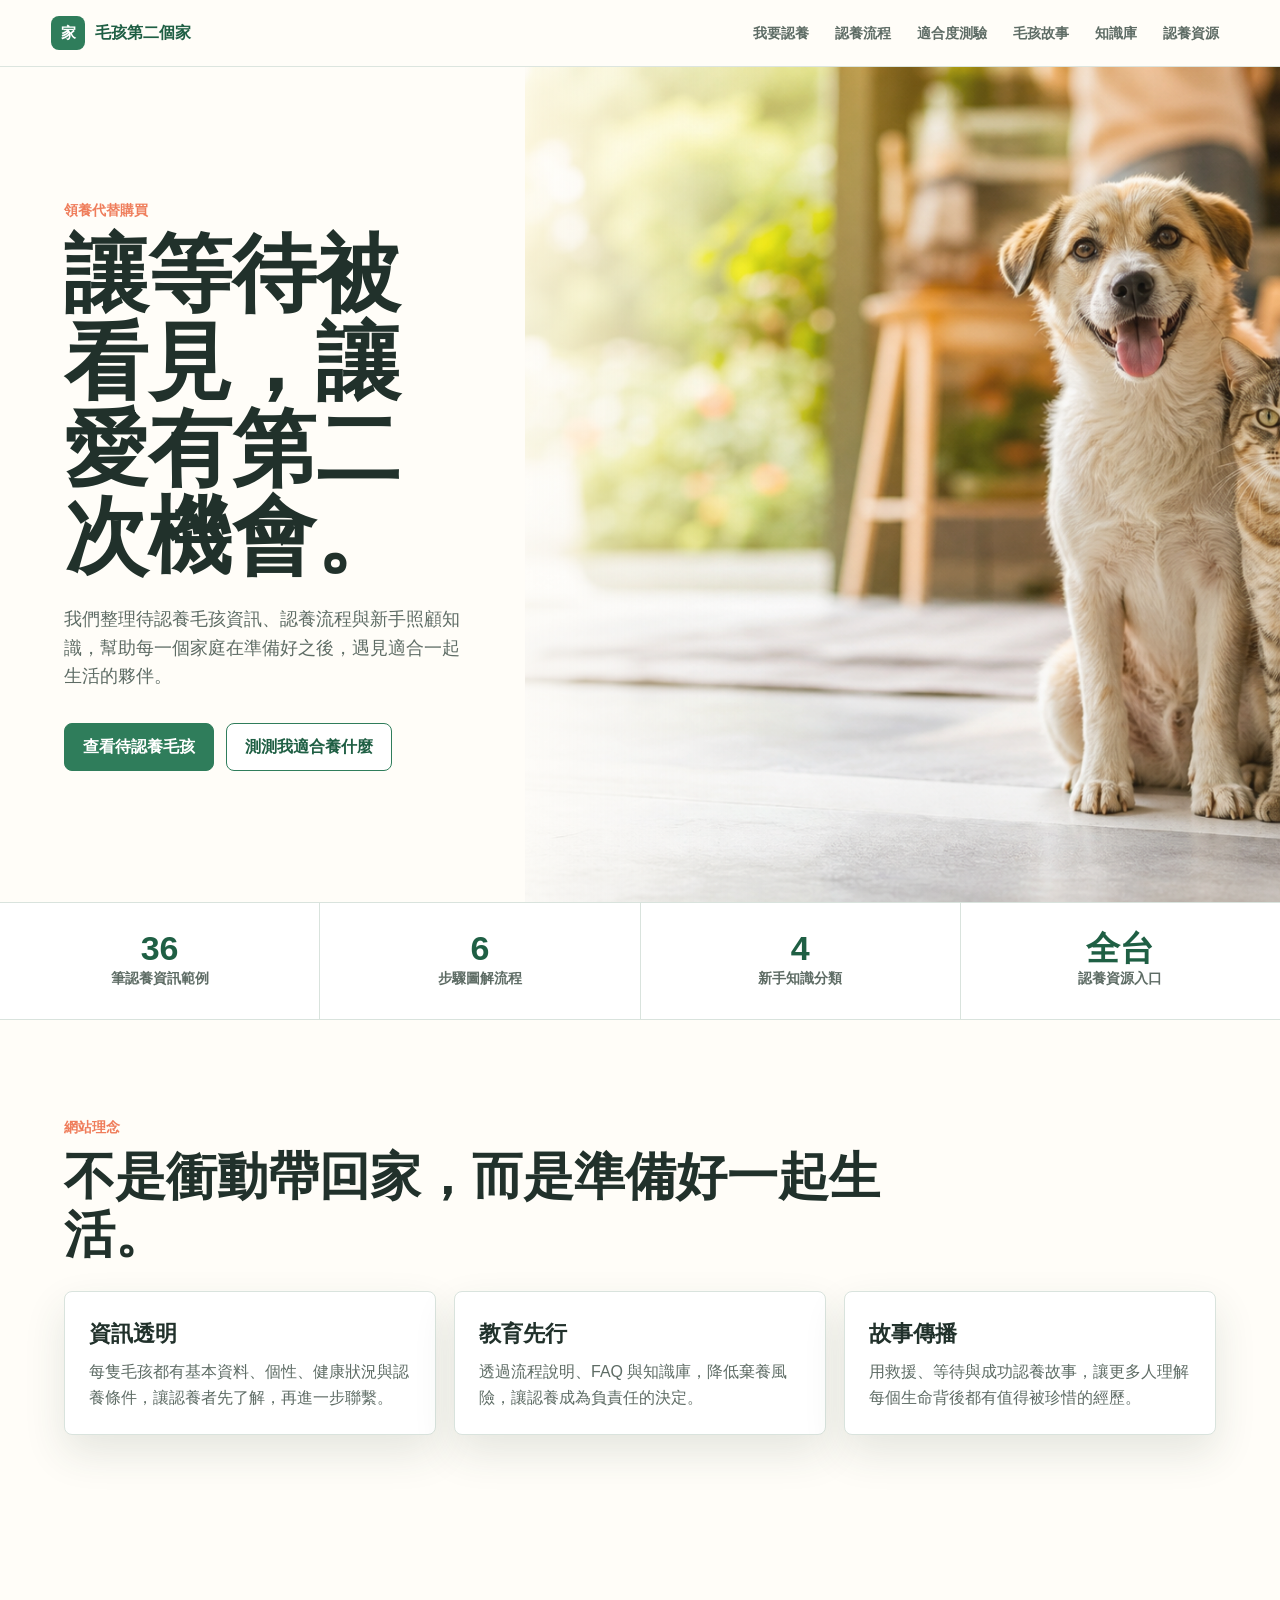
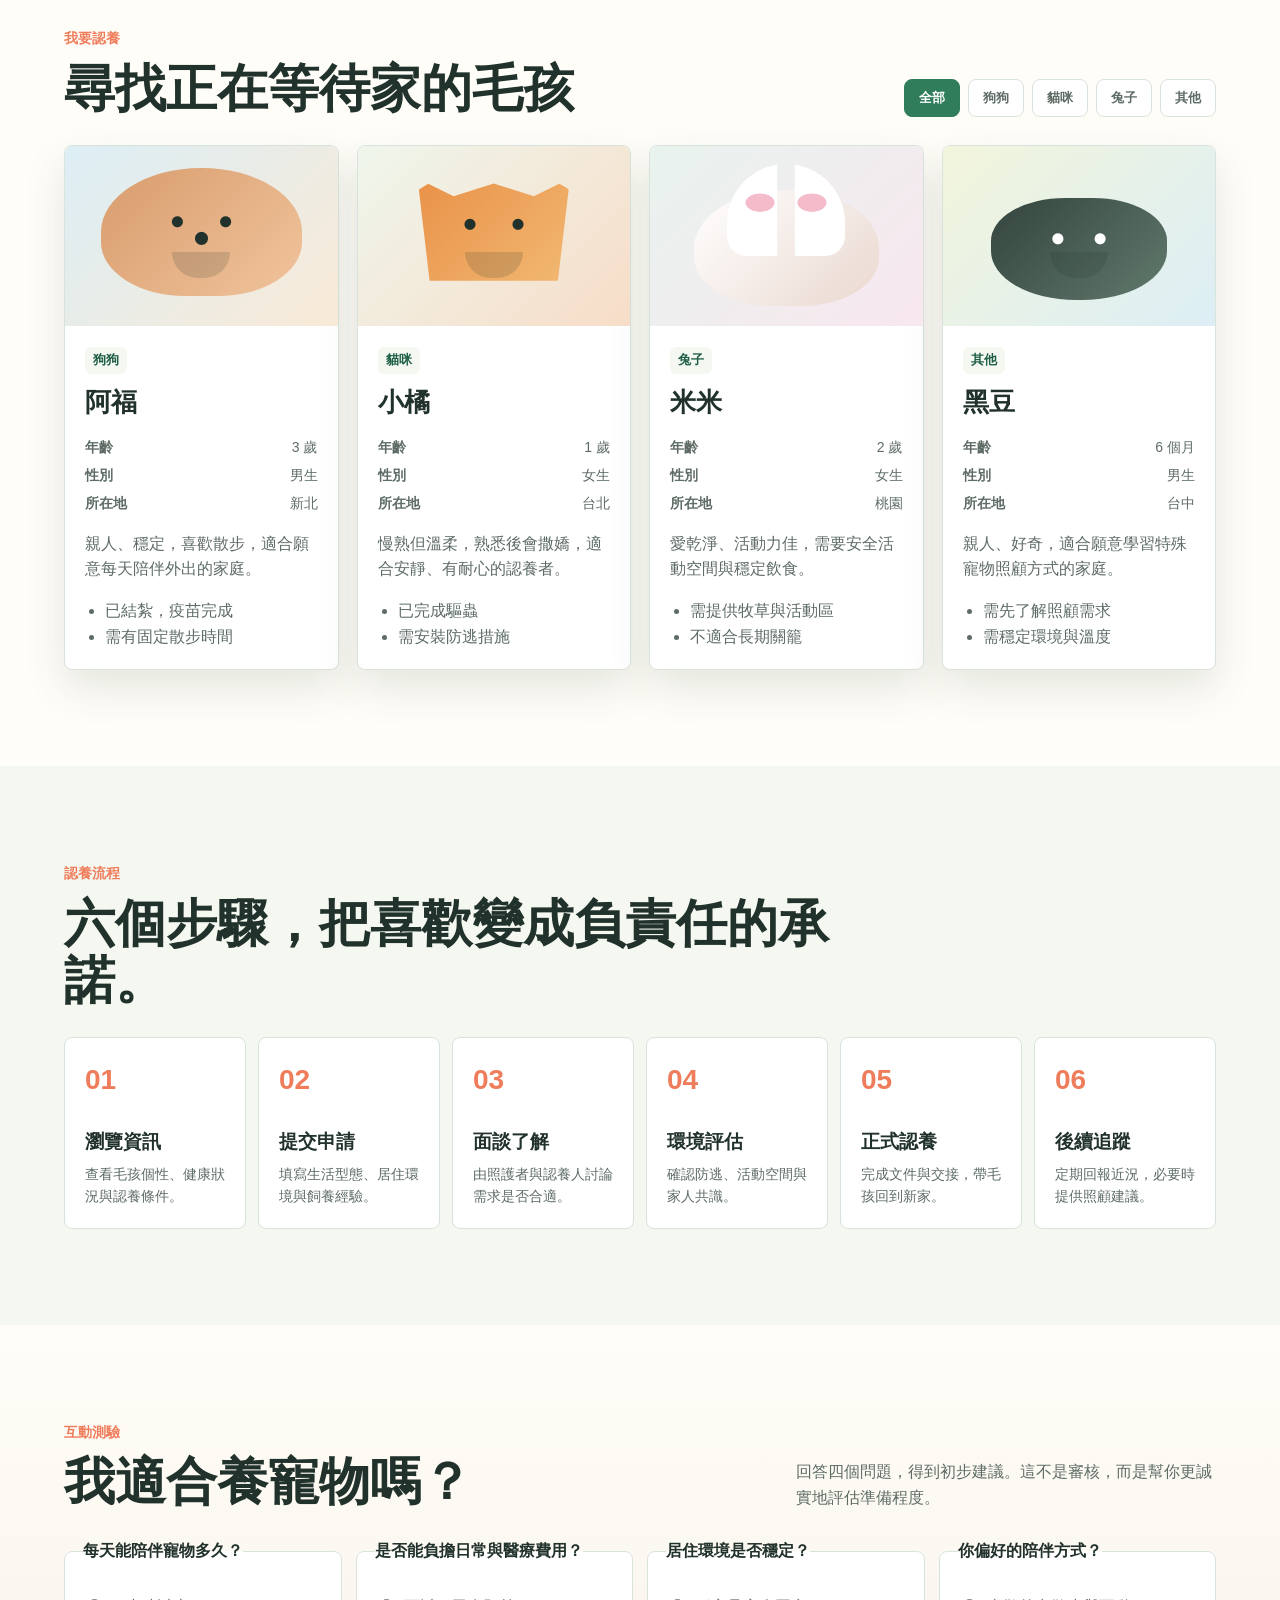
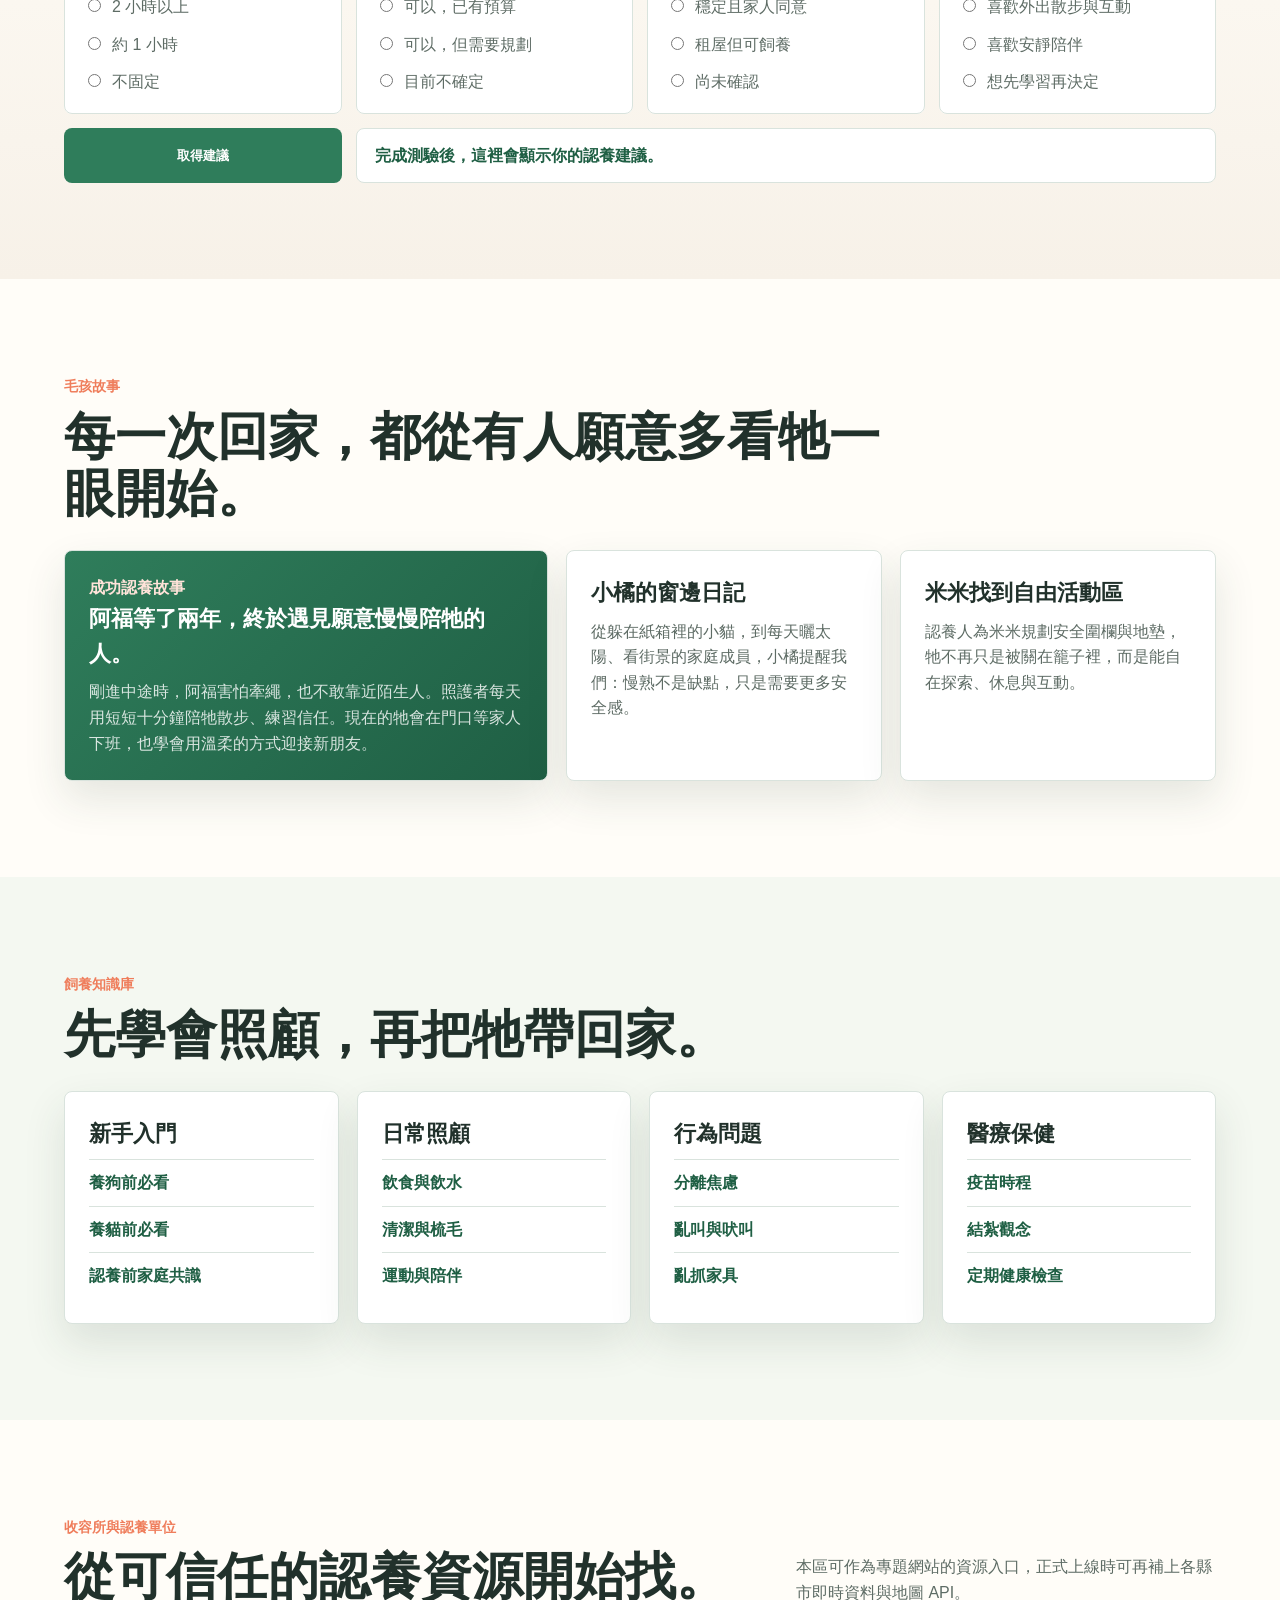
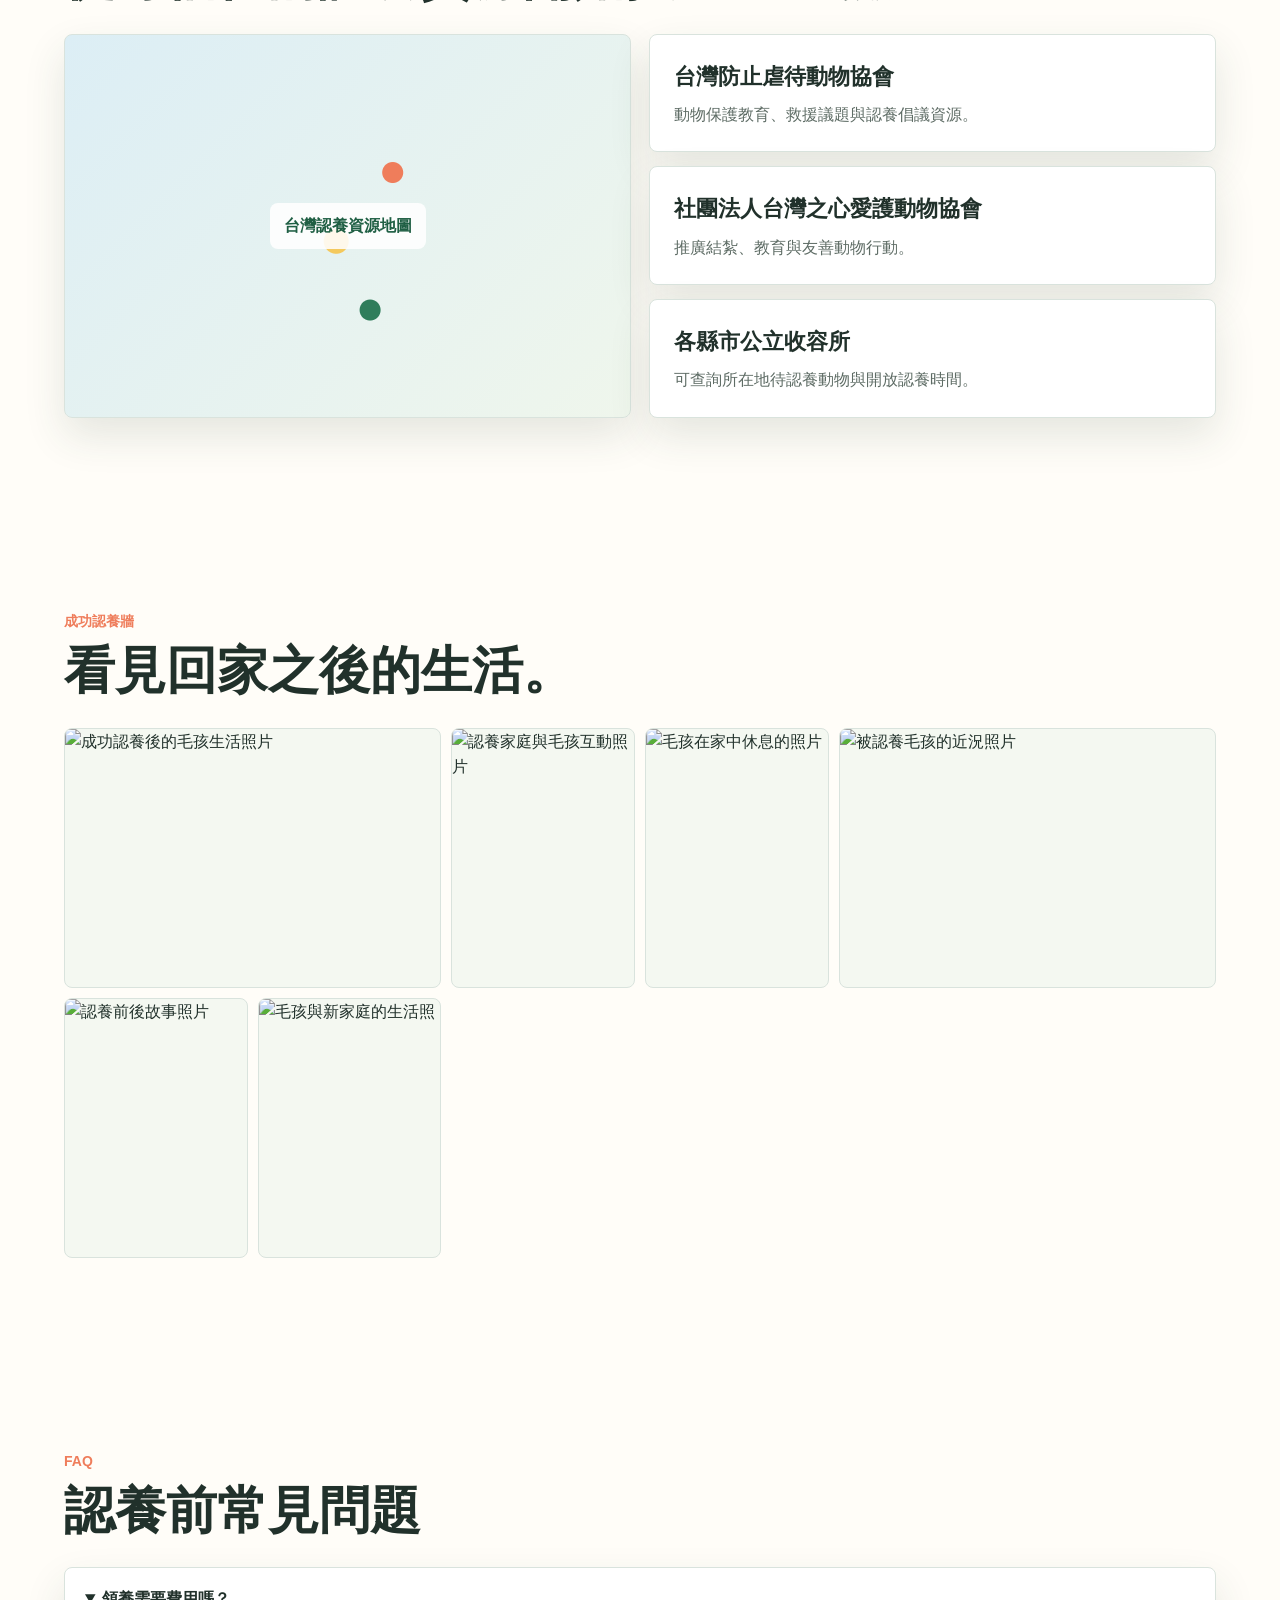
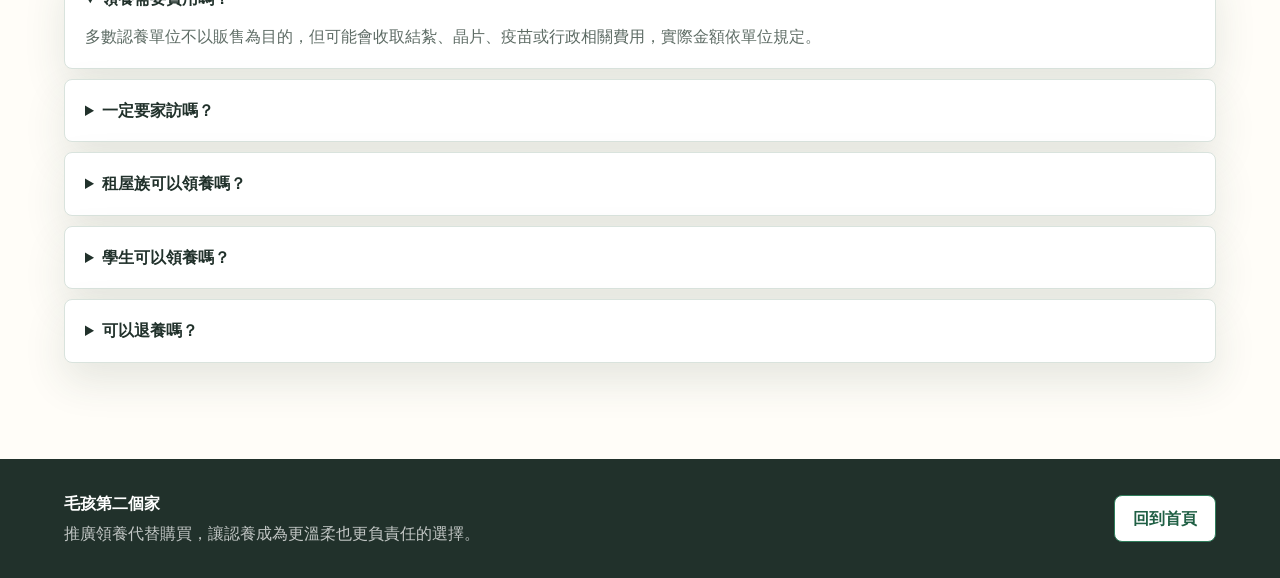
==== index.html @ ea8f8a23 "Build adoption advocacy website" ====
<!DOCTYPE html>
<html lang="zh-Hant">
<head>
  <meta charset="UTF-8">
  <meta name="viewport" content="width=device-width, initial-scale=1.0">
  <title>毛孩第二個家 | 領養代替購買</title>
  <meta name="description" content="推廣領養代替購買，提供待認養毛孩資訊、認養流程、適合度測驗、飼養知識與全台認養資源。">
  <link rel="stylesheet" href="styles.css">
</head>
<body>
  <header class="site-header">
    <a class="brand" href="#home" aria-label="回到首頁">
      <span class="brand-mark">家</span>
      <span>毛孩第二個家</span>
    </a>
    <nav class="nav" aria-label="主要導覽">
      <a href="#adopt">我要認養</a>
      <a href="#process">認養流程</a>
      <a href="#quiz">適合度測驗</a>
      <a href="#stories">毛孩故事</a>
      <a href="#knowledge">知識庫</a>
      <a href="#resources">認養資源</a>
    </nav>
  </header>

  <main>
    <section class="hero" id="home">
      <div class="hero-copy">
        <p class="eyebrow">領養代替購買</p>
        <h1>讓等待被看見，讓愛有第二次機會。</h1>
        <p class="hero-text">我們整理待認養毛孩資訊、認養流程與新手照顧知識，幫助每一個家庭在準備好之後，遇見適合一起生活的夥伴。</p>
        <div class="hero-actions">
          <a class="button primary" href="#adopt">查看待認養毛孩</a>
          <a class="button secondary" href="#quiz">測測我適合養什麼</a>
        </div>
      </div>
      <div class="hero-image" aria-label="狗狗與貓咪在等待認養的溫暖主視覺"></div>
    </section>

    <section class="stats-band" aria-label="網站重點">
      <div>
        <strong>36</strong>
        <span>筆認養資訊範例</span>
      </div>
      <div>
        <strong>6</strong>
        <span>步驟圖解流程</span>
      </div>
      <div>
        <strong>4</strong>
        <span>新手知識分類</span>
      </div>
      <div>
        <strong>全台</strong>
        <span>認養資源入口</span>
      </div>
    </section>

    <section class="section intro-section">
      <div class="section-heading">
        <p class="eyebrow">網站理念</p>
        <h2>不是衝動帶回家，而是準備好一起生活。</h2>
      </div>
      <div class="intro-grid">
        <article>
          <h3>資訊透明</h3>
          <p>每隻毛孩都有基本資料、個性、健康狀況與認養條件，讓認養者先了解，再進一步聯繫。</p>
        </article>
        <article>
          <h3>教育先行</h3>
          <p>透過流程說明、FAQ 與知識庫，降低棄養風險，讓認養成為負責任的決定。</p>
        </article>
        <article>
          <h3>故事傳播</h3>
          <p>用救援、等待與成功認養故事，讓更多人理解每個生命背後都有值得被珍惜的經歷。</p>
        </article>
      </div>
    </section>

    <section class="section" id="adopt">
      <div class="section-heading split">
        <div>
          <p class="eyebrow">我要認養</p>
          <h2>尋找正在等待家的毛孩</h2>
        </div>
        <div class="filter-bar" aria-label="動物分類">
          <button class="filter active" type="button" data-filter="all">全部</button>
          <button class="filter" type="button" data-filter="dog">狗狗</button>
          <button class="filter" type="button" data-filter="cat">貓咪</button>
          <button class="filter" type="button" data-filter="rabbit">兔子</button>
          <button class="filter" type="button" data-filter="other">其他</button>
        </div>
      </div>
      <div class="pet-grid">
        <article class="pet-card" data-type="dog">
          <div class="pet-portrait dog-one"></div>
          <div class="pet-body">
            <span class="tag">狗狗</span>
            <h3>阿福</h3>
            <dl>
              <div><dt>年齡</dt><dd>3 歲</dd></div>
              <div><dt>性別</dt><dd>男生</dd></div>
              <div><dt>所在地</dt><dd>新北</dd></div>
            </dl>
            <p>親人、穩定，喜歡散步，適合願意每天陪伴外出的家庭。</p>
            <ul>
              <li>已結紮，疫苗完成</li>
              <li>需有固定散步時間</li>
            </ul>
          </div>
        </article>
        <article class="pet-card" data-type="cat">
          <div class="pet-portrait cat-one"></div>
          <div class="pet-body">
            <span class="tag">貓咪</span>
            <h3>小橘</h3>
            <dl>
              <div><dt>年齡</dt><dd>1 歲</dd></div>
              <div><dt>性別</dt><dd>女生</dd></div>
              <div><dt>所在地</dt><dd>台北</dd></div>
            </dl>
            <p>慢熟但溫柔，熟悉後會撒嬌，適合安靜、有耐心的認養者。</p>
            <ul>
              <li>已完成驅蟲</li>
              <li>需安裝防逃措施</li>
            </ul>
          </div>
        </article>
        <article class="pet-card" data-type="rabbit">
          <div class="pet-portrait rabbit-one"></div>
          <div class="pet-body">
            <span class="tag">兔子</span>
            <h3>米米</h3>
            <dl>
              <div><dt>年齡</dt><dd>2 歲</dd></div>
              <div><dt>性別</dt><dd>女生</dd></div>
              <div><dt>所在地</dt><dd>桃園</dd></div>
            </dl>
            <p>愛乾淨、活動力佳，需要安全活動空間與穩定飲食。</p>
            <ul>
              <li>需提供牧草與活動區</li>
              <li>不適合長期關籠</li>
            </ul>
          </div>
        </article>
        <article class="pet-card" data-type="other">
          <div class="pet-portrait other-one"></div>
          <div class="pet-body">
            <span class="tag">其他</span>
            <h3>黑豆</h3>
            <dl>
              <div><dt>年齡</dt><dd>6 個月</dd></div>
              <div><dt>性別</dt><dd>男生</dd></div>
              <div><dt>所在地</dt><dd>台中</dd></div>
            </dl>
            <p>親人、好奇，適合願意學習特殊寵物照顧方式的家庭。</p>
            <ul>
              <li>需先了解照顧需求</li>
              <li>需穩定環境與溫度</li>
            </ul>
          </div>
        </article>
      </div>
    </section>

    <section class="section process-section" id="process">
      <div class="section-heading">
        <p class="eyebrow">認養流程</p>
        <h2>六個步驟，把喜歡變成負責任的承諾。</h2>
      </div>
      <div class="timeline">
        <article><span>01</span><h3>瀏覽資訊</h3><p>查看毛孩個性、健康狀況與認養條件。</p></article>
        <article><span>02</span><h3>提交申請</h3><p>填寫生活型態、居住環境與飼養經驗。</p></article>
        <article><span>03</span><h3>面談了解</h3><p>由照護者與認養人討論需求是否合適。</p></article>
        <article><span>04</span><h3>環境評估</h3><p>確認防逃、活動空間與家人共識。</p></article>
        <article><span>05</span><h3>正式認養</h3><p>完成文件與交接，帶毛孩回到新家。</p></article>
        <article><span>06</span><h3>後續追蹤</h3><p>定期回報近況，必要時提供照顧建議。</p></article>
      </div>
    </section>

    <section class="section quiz-section" id="quiz">
      <div class="section-heading split">
        <div>
          <p class="eyebrow">互動測驗</p>
          <h2>我適合養寵物嗎？</h2>
        </div>
        <p class="section-note">回答四個問題，得到初步建議。這不是審核，而是幫你更誠實地評估準備程度。</p>
      </div>
      <form class="quiz" id="adoptionQuiz">
        <fieldset>
          <legend>每天能陪伴寵物多久？</legend>
          <label><input type="radio" name="time" value="3"> 2 小時以上</label>
          <label><input type="radio" name="time" value="2"> 約 1 小時</label>
          <label><input type="radio" name="time" value="1"> 不固定</label>
        </fieldset>
        <fieldset>
          <legend>是否能負擔日常與醫療費用？</legend>
          <label><input type="radio" name="budget" value="3"> 可以，已有預算</label>
          <label><input type="radio" name="budget" value="2"> 可以，但需要規劃</label>
          <label><input type="radio" name="budget" value="1"> 目前不確定</label>
        </fieldset>
        <fieldset>
          <legend>居住環境是否穩定？</legend>
          <label><input type="radio" name="home" value="3"> 穩定且家人同意</label>
          <label><input type="radio" name="home" value="2"> 租屋但可飼養</label>
          <label><input type="radio" name="home" value="1"> 尚未確認</label>
        </fieldset>
        <fieldset>
          <legend>你偏好的陪伴方式？</legend>
          <label><input type="radio" name="style" value="dog"> 喜歡外出散步與互動</label>
          <label><input type="radio" name="style" value="cat"> 喜歡安靜陪伴</label>
          <label><input type="radio" name="style" value="learn"> 想先學習再決定</label>
        </fieldset>
        <button class="button primary" type="submit">取得建議</button>
        <output class="quiz-result" id="quizResult">完成測驗後，這裡會顯示你的認養建議。</output>
      </form>
    </section>

    <section class="section" id="stories">
      <div class="section-heading">
        <p class="eyebrow">毛孩故事</p>
        <h2>每一次回家，都從有人願意多看牠一眼開始。</h2>
      </div>
      <div class="story-grid">
        <article class="feature-story">
          <p class="story-label">成功認養故事</p>
          <h3>阿福等了兩年，終於遇見願意慢慢陪牠的人。</h3>
          <p>剛進中途時，阿福害怕牽繩，也不敢靠近陌生人。照護者每天用短短十分鐘陪牠散步、練習信任。現在的牠會在門口等家人下班，也學會用溫柔的方式迎接新朋友。</p>
        </article>
        <article>
          <h3>小橘的窗邊日記</h3>
          <p>從躲在紙箱裡的小貓，到每天曬太陽、看街景的家庭成員，小橘提醒我們：慢熟不是缺點，只是需要更多安全感。</p>
        </article>
        <article>
          <h3>米米找到自由活動區</h3>
          <p>認養人為米米規劃安全圍欄與地墊，牠不再只是被關在籠子裡，而是能自在探索、休息與互動。</p>
        </article>
      </div>
    </section>

    <section class="section knowledge-section" id="knowledge">
      <div class="section-heading">
        <p class="eyebrow">飼養知識庫</p>
        <h2>先學會照顧，再把牠帶回家。</h2>
      </div>
      <div class="knowledge-grid">
        <article><h3>新手入門</h3><a href="#faq">養狗前必看</a><a href="#faq">養貓前必看</a><a href="#faq">認養前家庭共識</a></article>
        <article><h3>日常照顧</h3><a href="#faq">飲食與飲水</a><a href="#faq">清潔與梳毛</a><a href="#faq">運動與陪伴</a></article>
        <article><h3>行為問題</h3><a href="#faq">分離焦慮</a><a href="#faq">亂叫與吠叫</a><a href="#faq">亂抓家具</a></article>
        <article><h3>醫療保健</h3><a href="#faq">疫苗時程</a><a href="#faq">結紮觀念</a><a href="#faq">定期健康檢查</a></article>
      </div>
    </section>

    <section class="section resources-section" id="resources">
      <div class="section-heading split">
        <div>
          <p class="eyebrow">收容所與認養單位</p>
          <h2>從可信任的認養資源開始找。</h2>
        </div>
        <p class="section-note">本區可作為專題網站的資源入口，正式上線時可再補上各縣市即時資料與地圖 API。</p>
      </div>
      <div class="resource-layout">
        <div class="map-panel">
          <span>台灣認養資源地圖</span>
        </div>
        <div class="resource-list">
          <article><h3>台灣防止虐待動物協會</h3><p>動物保護教育、救援議題與認養倡議資源。</p></article>
          <article><h3>社團法人台灣之心愛護動物協會</h3><p>推廣結紮、教育與友善動物行動。</p></article>
          <article><h3>各縣市公立收容所</h3><p>可查詢所在地待認養動物與開放認養時間。</p></article>
        </div>
      </div>
    </section>

    <section class="section gallery-section">
      <div class="section-heading">
        <p class="eyebrow">成功認養牆</p>
        <h2>看見回家之後的生活。</h2>
      </div>
      <div class="adoption-wall" aria-label="成功認養照片牆">
        <img src="https://images.openai.com/static-rsc-4/xJmUhOt1irAkNGT_2h0cMOPNuefeaAFXGNbwbgnp_c21QYpIVjGgr9bS3DZX16uzz5LWFAC6Yh4Th_tr2TV38q9Thu1F809U55EJ17XwXJE2MMZwCCJwx3PHfoHbf3368FoB3ylwJ79rqwALRkuwXDt_dRSdAihTgCTY9AJAiedCxU3omSLnqiOU1UgQPQhV?purpose=fullsize" alt="成功認養後的毛孩生活照片">
        <img src="https://images.openai.com/static-rsc-4/rjeZu7OSYToKcdtrNPr9rQJj2UM5Xp4ibEJinobDjbpyuYnLRESB_Bk8sfw4cuprgiXpwnbMMe1aez3dyFQq1zl49GiyGVkc-NZl7Jc6Poj-URk5GQUeeslqPvvucKpo4vUSevYbUGu47a1oAChVRyal4LmKsZRXMafgOQp4riGuhccvgpK4Y99mPPXkcHDs?purpose=fullsize" alt="認養家庭與毛孩互動照片">
        <img src="https://images.openai.com/static-rsc-4/XQa4cKKx_KtM0bOX-jn3-Z1-WF93TqI7m7TgPKRzqcCQs2IDGHPpDCAW9-1fCf_oJwNgR39hKLFXThCcVo0RTnytWx2XybqDnWkrrwWTx6i7zauStrfH6KEOkNR_N4qGbl0pSknS5hS8omCeR-_HFdns0bpGSl0mxPM8OWKV10Qv4W4RqAMP0ukNed8k-GlE?purpose=fullsize" alt="毛孩在家中休息的照片">
        <img src="https://images.openai.com/static-rsc-4/lXcPVbehJNv7gFFHLBOyN2r1ItDqHVVuJmip7XEvIxSdqt3E0juAY9AfYg-FHCYw2WuGCK3pKTXVkB5yJ8Iw77__svq4-7Q-dB_37GUmSbWtG3PN33NFVpVOV-6FuNaYFSqoxDttQ99EyG3MFrbybGaYvRsi__KNWGabP_-cLIcQAtJ3rxbQkiwHxBZmX_-p?purpose=fullsize" alt="被認養毛孩的近況照片">
        <img src="https://images.openai.com/static-rsc-4/JrhMYWowKyRATBFY-7uFOLTfjVR3EyqOR6vndFR76dYySzpQOi_dmhJ0RQnlgpDcb212FTuiSjgCmA11utSiLco5Atb3P__XDs05aO-m0p8sKfEI4EwmA4FdUY7-UJlST0UlHLbmjX8PWGTMoF0fjULxIiQmeLqI4wa13AldWpDHoYReZePvLz6KKi9NJ-IS?purpose=fullsize" alt="認養前後故事照片">
        <img src="https://images.openai.com/static-rsc-4/pyb3z8VVR4pHgasyK8862Wb7scWiyD8sMceaxskyVJtiqMjf9bOE4Xouep413R1IQBAyd96jP8dnvBXZmat9Jie8zAVf-CkoXS1O53hF4YwYySahD8tfQhLpb03Vopov0lTqB7Y81DUyShpduyVwngmcPg8plyCuKHLl079hPXLEVjbCXOVpDypIqkSW8GuL?purpose=fullsize" alt="毛孩與新家庭的生活照">
      </div>
    </section>

    <section class="section faq-section" id="faq">
      <div class="section-heading">
        <p class="eyebrow">FAQ</p>
        <h2>認養前常見問題</h2>
      </div>
      <div class="faq-list">
        <details open><summary>領養需要費用嗎？</summary><p>多數認養單位不以販售為目的，但可能會收取結紮、晶片、疫苗或行政相關費用，實際金額依單位規定。</p></details>
        <details><summary>一定要家訪嗎？</summary><p>不一定每個單位都會家訪，但多數會了解居住環境、防逃措施與家庭成員共識，這是為了降低退養風險。</p></details>
        <details><summary>租屋族可以領養嗎？</summary><p>可以，但需要確認房東與租約允許飼養，並評估搬家時能否持續照顧。</p></details>
        <details><summary>學生可以領養嗎？</summary><p>可以，但要誠實評估經濟能力、未來搬遷、家人支持與長期照護責任。</p></details>
        <details><summary>可以退養嗎？</summary><p>認養前應充分評估。若真的遇到不可抗力狀況，應先聯繫原認養單位協助，不可任意棄養。</p></details>
      </div>
    </section>
  </main>

  <footer class="footer">
    <div>
      <strong>毛孩第二個家</strong>
      <p>推廣領養代替購買，讓認養成為更溫柔也更負責任的選擇。</p>
    </div>
    <a class="button secondary" href="#home">回到首頁</a>
  </footer>

  <script src="script.js"></script>
</body>
</html>
---- styles.css ----
:root {
  --ink: #21312b;
  --muted: #5e6c65;
  --line: #d9e3dd;
  --paper: #fffdf8;
  --soft: #f4f8f1;
  --green: #2f7d5b;
  --green-dark: #1f5f44;
  --coral: #ef7d5b;
  --gold: #f4c95d;
  --sky: #dceef5;
  --shadow: 0 18px 42px rgba(41, 63, 52, 0.12);
}

* {
  box-sizing: border-box;
}

html {
  scroll-behavior: smooth;
}

body {
  margin: 0;
  background: var(--paper);
  color: var(--ink);
  font-family: "Noto Sans TC", "Microsoft JhengHei", Arial, sans-serif;
  line-height: 1.6;
}

a {
  color: inherit;
}

img {
  display: block;
  max-width: 100%;
}

.site-header {
  position: sticky;
  top: 0;
  z-index: 20;
  display: flex;
  align-items: center;
  justify-content: space-between;
  gap: 24px;
  padding: 14px clamp(18px, 4vw, 56px);
  background: rgba(255, 253, 248, 0.92);
  border-bottom: 1px solid rgba(217, 227, 221, 0.9);
  backdrop-filter: blur(16px);
}

.brand {
  display: inline-flex;
  align-items: center;
  gap: 10px;
  color: var(--green-dark);
  font-weight: 800;
  text-decoration: none;
  white-space: nowrap;
}

.brand-mark {
  display: grid;
  width: 34px;
  height: 34px;
  place-items: center;
  border-radius: 8px;
  background: var(--green);
  color: #fff;
  font-size: 15px;
}

.nav {
  display: flex;
  flex-wrap: wrap;
  justify-content: flex-end;
  gap: 6px;
}

.nav a {
  padding: 8px 10px;
  border-radius: 8px;
  color: var(--muted);
  font-size: 14px;
  font-weight: 700;
  text-decoration: none;
}

.nav a:hover,
.nav a:focus-visible {
  background: var(--soft);
  color: var(--green-dark);
}

.hero {
  display: grid;
  grid-template-columns: minmax(0, 0.82fr) minmax(360px, 1.18fr);
  min-height: calc(100vh - 64px);
  border-bottom: 1px solid var(--line);
}

.hero-copy {
  display: flex;
  flex-direction: column;
  justify-content: center;
  padding: clamp(42px, 7vw, 86px) clamp(22px, 5vw, 72px);
}

.eyebrow {
  margin: 0 0 10px;
  color: var(--coral);
  font-size: 14px;
  font-weight: 900;
  letter-spacing: 0;
}

h1,
h2,
h3,
p {
  overflow-wrap: anywhere;
}

h1 {
  max-width: 720px;
  margin: 0;
  font-size: clamp(42px, 7vw, 84px);
  line-height: 1.04;
  letter-spacing: 0;
}

.hero-text {
  max-width: 620px;
  margin: 24px 0 0;
  color: var(--muted);
  font-size: 18px;
}

.hero-actions {
  display: flex;
  flex-wrap: wrap;
  gap: 12px;
  margin-top: 32px;
}

.button {
  display: inline-flex;
  align-items: center;
  justify-content: center;
  min-height: 44px;
  padding: 10px 18px;
  border: 1px solid var(--green);
  border-radius: 8px;
  font-weight: 800;
  text-decoration: none;
  cursor: pointer;
}

.button.primary {
  background: var(--green);
  color: #fff;
}

.button.secondary {
  background: #fff;
  color: var(--green-dark);
}

.hero-image {
  min-height: 520px;
  background:
    linear-gradient(90deg, rgba(255, 253, 248, 0.72), rgba(255, 253, 248, 0.05) 32%),
    url("assets/adoption-hero.png") center / cover no-repeat;
}

.stats-band {
  display: grid;
  grid-template-columns: repeat(4, 1fr);
  gap: 1px;
  background: var(--line);
  border-bottom: 1px solid var(--line);
}

.stats-band div {
  padding: 28px 20px;
  background: #fff;
  text-align: center;
}

.stats-band strong {
  display: block;
  color: var(--green-dark);
  font-size: 34px;
  line-height: 1;
}

.stats-band span {
  color: var(--muted);
  font-size: 14px;
  font-weight: 700;
}

.section {
  padding: clamp(56px, 8vw, 96px) clamp(18px, 5vw, 72px);
}

.section-heading {
  max-width: 820px;
  margin-bottom: 28px;
}

.section-heading h2 {
  margin: 0;
  font-size: clamp(30px, 4vw, 52px);
  line-height: 1.12;
  letter-spacing: 0;
}

.section-heading.split {
  display: flex;
  max-width: none;
  align-items: end;
  justify-content: space-between;
  gap: 24px;
}

.section-note {
  max-width: 420px;
  margin: 0;
  color: var(--muted);
}

.intro-grid,
.pet-grid,
.story-grid,
.knowledge-grid {
  display: grid;
  grid-template-columns: repeat(3, 1fr);
  gap: 18px;
}

.intro-grid article,
.story-grid article,
.knowledge-grid article,
.resource-list article,
.faq-list details {
  border: 1px solid var(--line);
  border-radius: 8px;
  background: #fff;
  box-shadow: var(--shadow);
}

.intro-grid article,
.story-grid article,
.knowledge-grid article,
.resource-list article {
  padding: 24px;
}

.intro-grid h3,
.story-grid h3,
.knowledge-grid h3,
.resource-list h3 {
  margin: 0 0 8px;
  font-size: 22px;
}

.intro-grid p,
.story-grid p,
.resource-list p {
  margin: 0;
  color: var(--muted);
}

.filter-bar {
  display: flex;
  flex-wrap: wrap;
  gap: 8px;
}

.filter {
  min-height: 38px;
  padding: 8px 14px;
  border: 1px solid var(--line);
  border-radius: 8px;
  background: #fff;
  color: var(--muted);
  font-weight: 800;
  cursor: pointer;
}

.filter.active {
  border-color: var(--green);
  background: var(--green);
  color: #fff;
}

.pet-grid {
  grid-template-columns: repeat(4, 1fr);
}

.pet-card {
  overflow: hidden;
  border: 1px solid var(--line);
  border-radius: 8px;
  background: #fff;
  box-shadow: var(--shadow);
}

.pet-card.is-hidden {
  display: none;
}

.pet-portrait {
  position: relative;
  min-height: 180px;
  background: var(--sky);
}

.pet-portrait::before,
.pet-portrait::after {
  position: absolute;
  content: "";
}

.pet-portrait::before {
  inset: 22px 36px 30px;
  border-radius: 50% 50% 42% 42%;
}

.pet-portrait::after {
  width: 58px;
  height: 26px;
  left: 50%;
  bottom: 48px;
  transform: translateX(-50%);
  border-radius: 0 0 38px 38px;
  background: rgba(33, 49, 43, 0.16);
}

.dog-one {
  background: linear-gradient(135deg, #dceef5, #f9ead7);
}

.dog-one::before {
  background:
    radial-gradient(circle at 38% 42%, #21312b 0 5px, transparent 6px),
    radial-gradient(circle at 62% 42%, #21312b 0 5px, transparent 6px),
    radial-gradient(circle at 50% 55%, #21312b 0 6px, transparent 7px),
    linear-gradient(135deg, #d89c6d, #f1c49c);
}

.cat-one {
  background: linear-gradient(135deg, #eff6ec, #f7ddc8);
}

.cat-one::before {
  clip-path: polygon(12% 8%, 30% 22%, 50% 12%, 70% 22%, 88% 8%, 82% 88%, 18% 88%);
  background:
    radial-gradient(circle at 38% 44%, #21312b 0 5px, transparent 6px),
    radial-gradient(circle at 62% 44%, #21312b 0 5px, transparent 6px),
    linear-gradient(135deg, #e88c43, #f3be78);
}

.rabbit-one {
  background: linear-gradient(135deg, #e8f3ee, #f8e7ef);
}

.rabbit-one::before {
  inset: 44px 44px 20px;
  background:
    radial-gradient(circle at 39% 42%, #21312b 0 4px, transparent 5px),
    radial-gradient(circle at 61% 42%, #21312b 0 4px, transparent 5px),
    linear-gradient(135deg, #fff, #ead8cf);
}

.rabbit-one::after {
  width: 118px;
  height: 92px;
  top: 18px;
  bottom: auto;
  border-radius: 60px 60px 20px 20px;
  background:
    radial-gradient(ellipse at 28% 42%, #f4bccb 0 14px, transparent 15px),
    radial-gradient(ellipse at 72% 42%, #f4bccb 0 14px, transparent 15px),
    linear-gradient(90deg, #fff 0 42%, transparent 43% 57%, #fff 58%);
}

.other-one {
  background: linear-gradient(135deg, #f2f5dc, #dceef5);
}

.other-one::before {
  inset: 52px 48px 26px;
  border-radius: 42% 42% 48% 48%;
  background:
    radial-gradient(circle at 38% 40%, #fff 0 5px, transparent 6px),
    radial-gradient(circle at 62% 40%, #fff 0 5px, transparent 6px),
    linear-gradient(135deg, #33443d, #61796d);
}

.pet-body {
  padding: 20px;
}

.tag {
  display: inline-flex;
  margin-bottom: 8px;
  padding: 3px 8px;
  border-radius: 6px;
  background: var(--soft);
  color: var(--green-dark);
  font-size: 13px;
  font-weight: 900;
}

.pet-body h3 {
  margin: 0 0 12px;
  font-size: 26px;
}

.pet-body dl {
  display: grid;
  gap: 6px;
  margin: 0 0 12px;
}

.pet-body dl div {
  display: flex;
  justify-content: space-between;
  gap: 12px;
  color: var(--muted);
  font-size: 14px;
}

.pet-body dt {
  font-weight: 800;
}

.pet-body dd {
  margin: 0;
}

.pet-body p,
.pet-body ul {
  color: var(--muted);
}

.pet-body ul {
  padding-left: 20px;
  margin: 12px 0 0;
}

.process-section,
.knowledge-section {
  background: var(--soft);
}

.timeline {
  display: grid;
  grid-template-columns: repeat(6, 1fr);
  gap: 12px;
}

.timeline article {
  position: relative;
  padding: 20px;
  border: 1px solid var(--line);
  border-radius: 8px;
  background: #fff;
}

.timeline span {
  display: inline-flex;
  margin-bottom: 24px;
  color: var(--coral);
  font-size: 28px;
  font-weight: 900;
}

.timeline h3 {
  margin: 0 0 6px;
}

.timeline p {
  margin: 0;
  color: var(--muted);
  font-size: 14px;
}

.quiz-section {
  background: linear-gradient(180deg, #fffdf8, #f7f1e8);
}

.quiz {
  display: grid;
  grid-template-columns: repeat(4, 1fr);
  gap: 14px;
}

.quiz fieldset {
  min-width: 0;
  margin: 0;
  padding: 18px;
  border: 1px solid var(--line);
  border-radius: 8px;
  background: #fff;
}

.quiz legend {
  padding: 0;
  font-weight: 900;
}

.quiz label {
  display: flex;
  gap: 8px;
  align-items: flex-start;
  margin-top: 12px;
  color: var(--muted);
}

.quiz input {
  margin-top: 5px;
  accent-color: var(--green);
}

.quiz .button {
  grid-column: 1 / span 1;
  border: 0;
}

.quiz-result {
  grid-column: 2 / -1;
  min-height: 54px;
  padding: 14px 18px;
  border: 1px solid var(--line);
  border-radius: 8px;
  background: #fff;
  color: var(--green-dark);
  font-weight: 800;
}

.story-grid {
  grid-template-columns: 1.3fr 0.85fr 0.85fr;
}

.feature-story {
  background: linear-gradient(135deg, #2f7d5b, #1f5f44) !important;
  color: #fff;
}

.feature-story p {
  color: rgba(255, 255, 255, 0.82);
}

.story-label {
  color: #ffe3d9 !important;
  font-weight: 900;
}

.knowledge-grid {
  grid-template-columns: repeat(4, 1fr);
}

.knowledge-grid a {
  display: block;
  padding: 10px 0;
  border-top: 1px solid var(--line);
  color: var(--green-dark);
  font-weight: 800;
  text-decoration: none;
}

.resource-layout {
  display: grid;
  grid-template-columns: 1fr 1fr;
  gap: 18px;
}

.map-panel {
  min-height: 360px;
  display: grid;
  place-items: center;
  border: 1px solid var(--line);
  border-radius: 8px;
  background:
    radial-gradient(circle at 58% 36%, var(--coral) 0 10px, transparent 11px),
    radial-gradient(circle at 48% 54%, var(--gold) 0 12px, transparent 13px),
    radial-gradient(circle at 54% 72%, var(--green) 0 10px, transparent 11px),
    linear-gradient(135deg, #dceef5, #eff6ec);
  box-shadow: var(--shadow);
}

.map-panel span {
  padding: 10px 14px;
  border-radius: 8px;
  background: rgba(255, 255, 255, 0.88);
  color: var(--green-dark);
  font-weight: 900;
}

.resource-list {
  display: grid;
  gap: 14px;
}

.adoption-wall {
  display: grid;
  grid-template-columns: repeat(6, 1fr);
  gap: 10px;
}

.adoption-wall img {
  width: 100%;
  height: 260px;
  object-fit: cover;
  border-radius: 8px;
  border: 1px solid var(--line);
  background: var(--soft);
}

.adoption-wall img:nth-child(1),
.adoption-wall img:nth-child(4) {
  grid-column: span 2;
}

.adoption-wall img:nth-child(2),
.adoption-wall img:nth-child(3),
.adoption-wall img:nth-child(5),
.adoption-wall img:nth-child(6) {
  grid-column: span 1;
}

.faq-list {
  display: grid;
  gap: 10px;
}

.faq-list details {
  padding: 18px 20px;
}

.faq-list summary {
  cursor: pointer;
  font-weight: 900;
}

.faq-list p {
  margin: 12px 0 0;
  color: var(--muted);
}

.footer {
  display: flex;
  align-items: center;
  justify-content: space-between;
  gap: 24px;
  padding: 32px clamp(18px, 5vw, 72px);
  background: var(--ink);
  color: #fff;
}

.footer p {
  margin: 4px 0 0;
  color: rgba(255, 255, 255, 0.72);
}

@media (max-width: 1120px) {
  .pet-grid,
  .knowledge-grid {
    grid-template-columns: repeat(2, 1fr);
  }

  .timeline,
  .quiz {
    grid-template-columns: repeat(3, 1fr);
  }

  .quiz .button {
    grid-column: 1 / span 1;
  }

  .quiz-result {
    grid-column: 2 / -1;
  }
}

@media (max-width: 860px) {
  .site-header {
    align-items: flex-start;
    flex-direction: column;
  }

  .nav {
    justify-content: flex-start;
  }

  .hero {
    grid-template-columns: 1fr;
    min-height: 0;
  }

  .hero-image {
    min-height: 360px;
    order: -1;
  }

  .stats-band,
  .intro-grid,
  .story-grid,
  .resource-layout {
    grid-template-columns: 1fr;
  }

  .section-heading.split {
    align-items: flex-start;
    flex-direction: column;
  }

  .timeline,
  .quiz {
    grid-template-columns: 1fr;
  }

  .quiz .button,
  .quiz-result {
    grid-column: auto;
  }

  .adoption-wall {
    grid-template-columns: repeat(2, 1fr);
  }

  .adoption-wall img,
  .adoption-wall img:nth-child(n) {
    grid-column: span 1;
    height: 210px;
  }
}

@media (max-width: 560px) {
  .nav a {
    padding: 7px 8px;
    font-size: 13px;
  }

  .pet-grid,
  .knowledge-grid,
  .adoption-wall {
    grid-template-columns: 1fr;
  }

  .hero-actions,
  .footer {
    align-items: stretch;
    flex-direction: column;
  }

  .button {
    width: 100%;
  }

  .adoption-wall img,
  .adoption-wall img:nth-child(n) {
    height: 260px;
  }
}
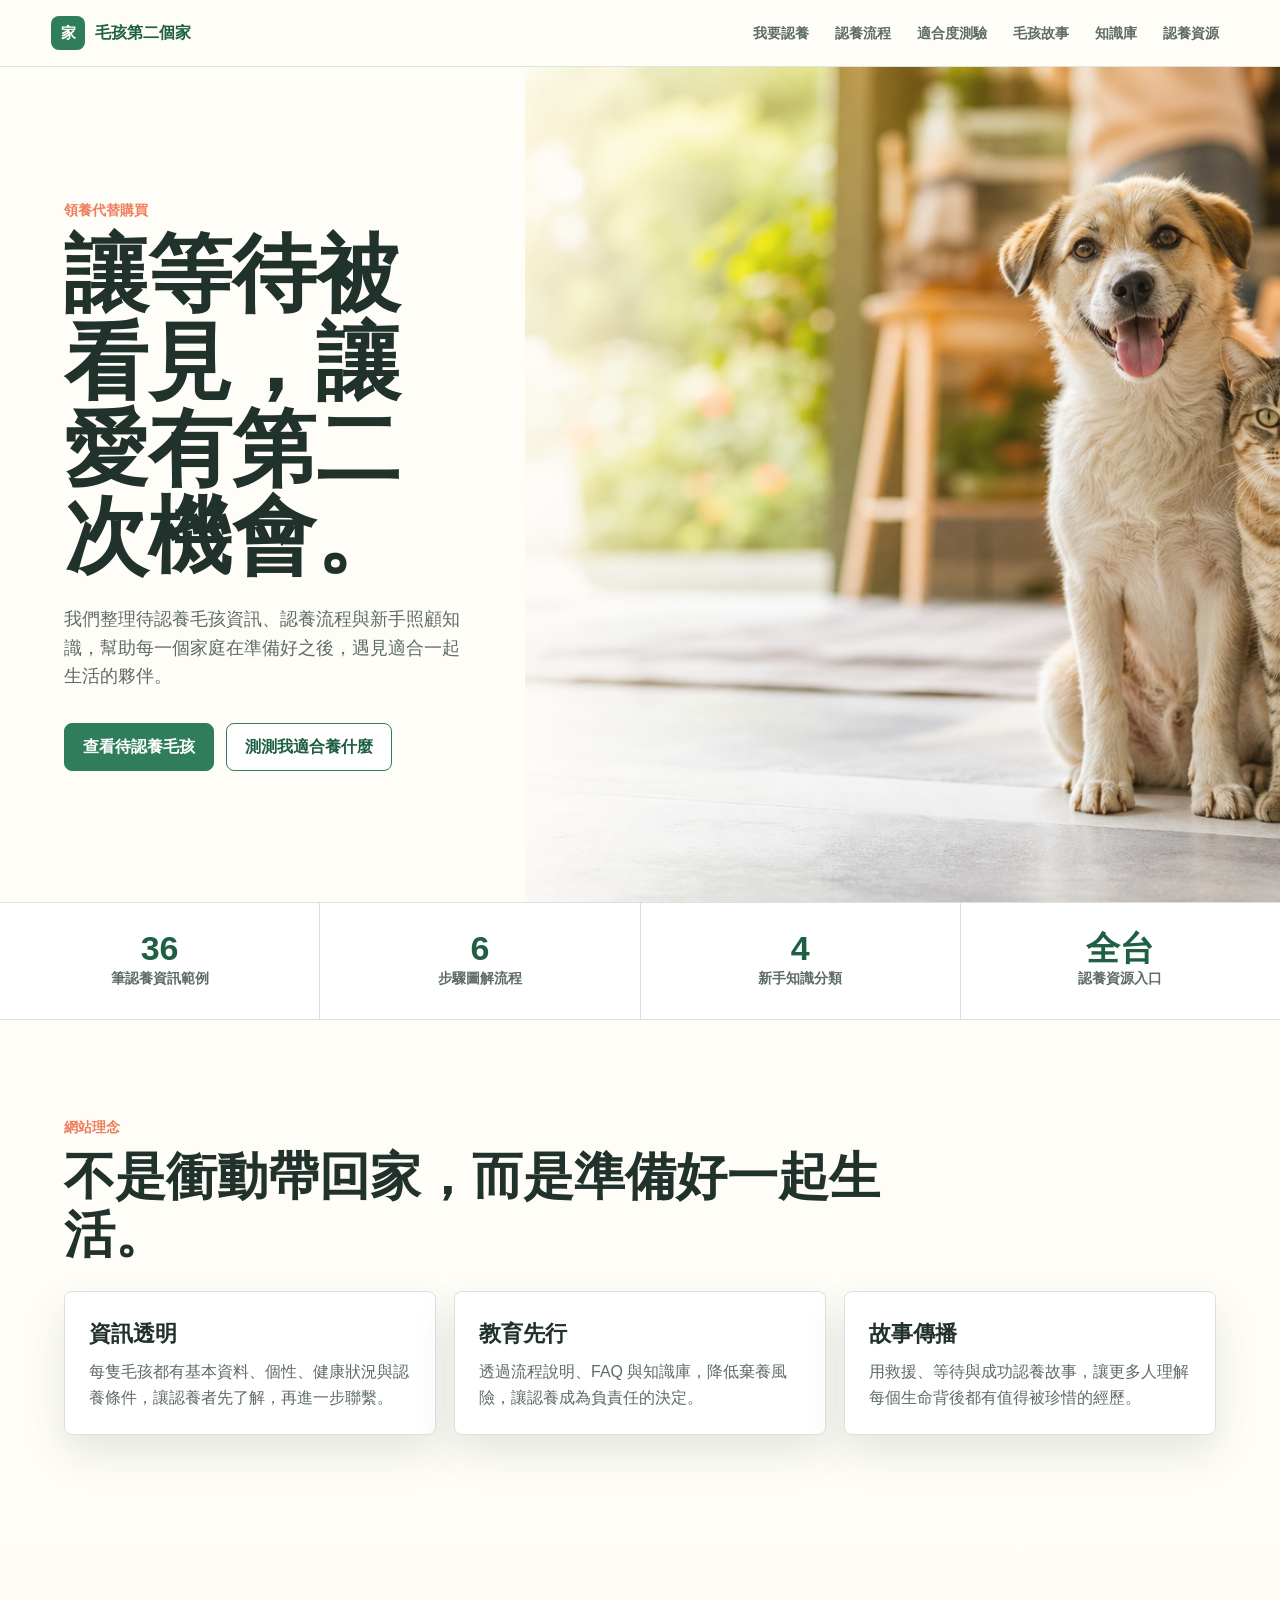
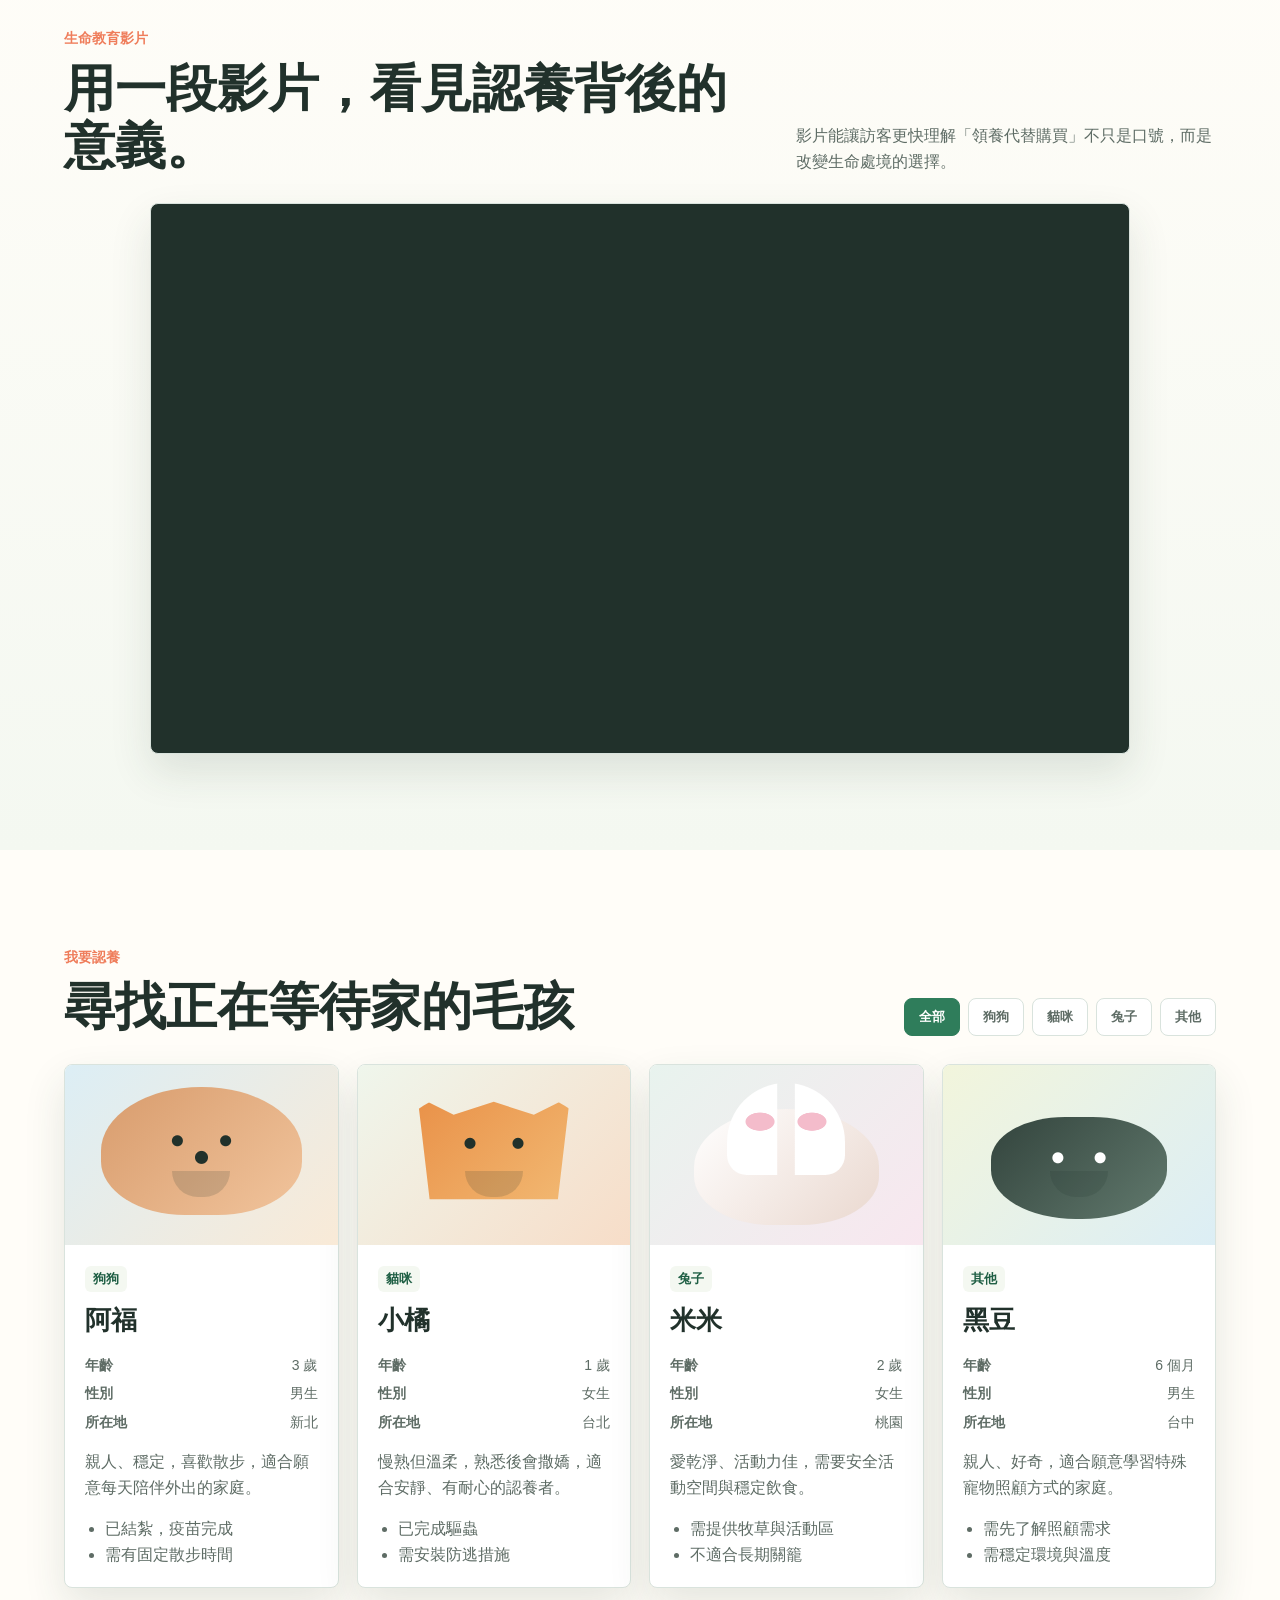
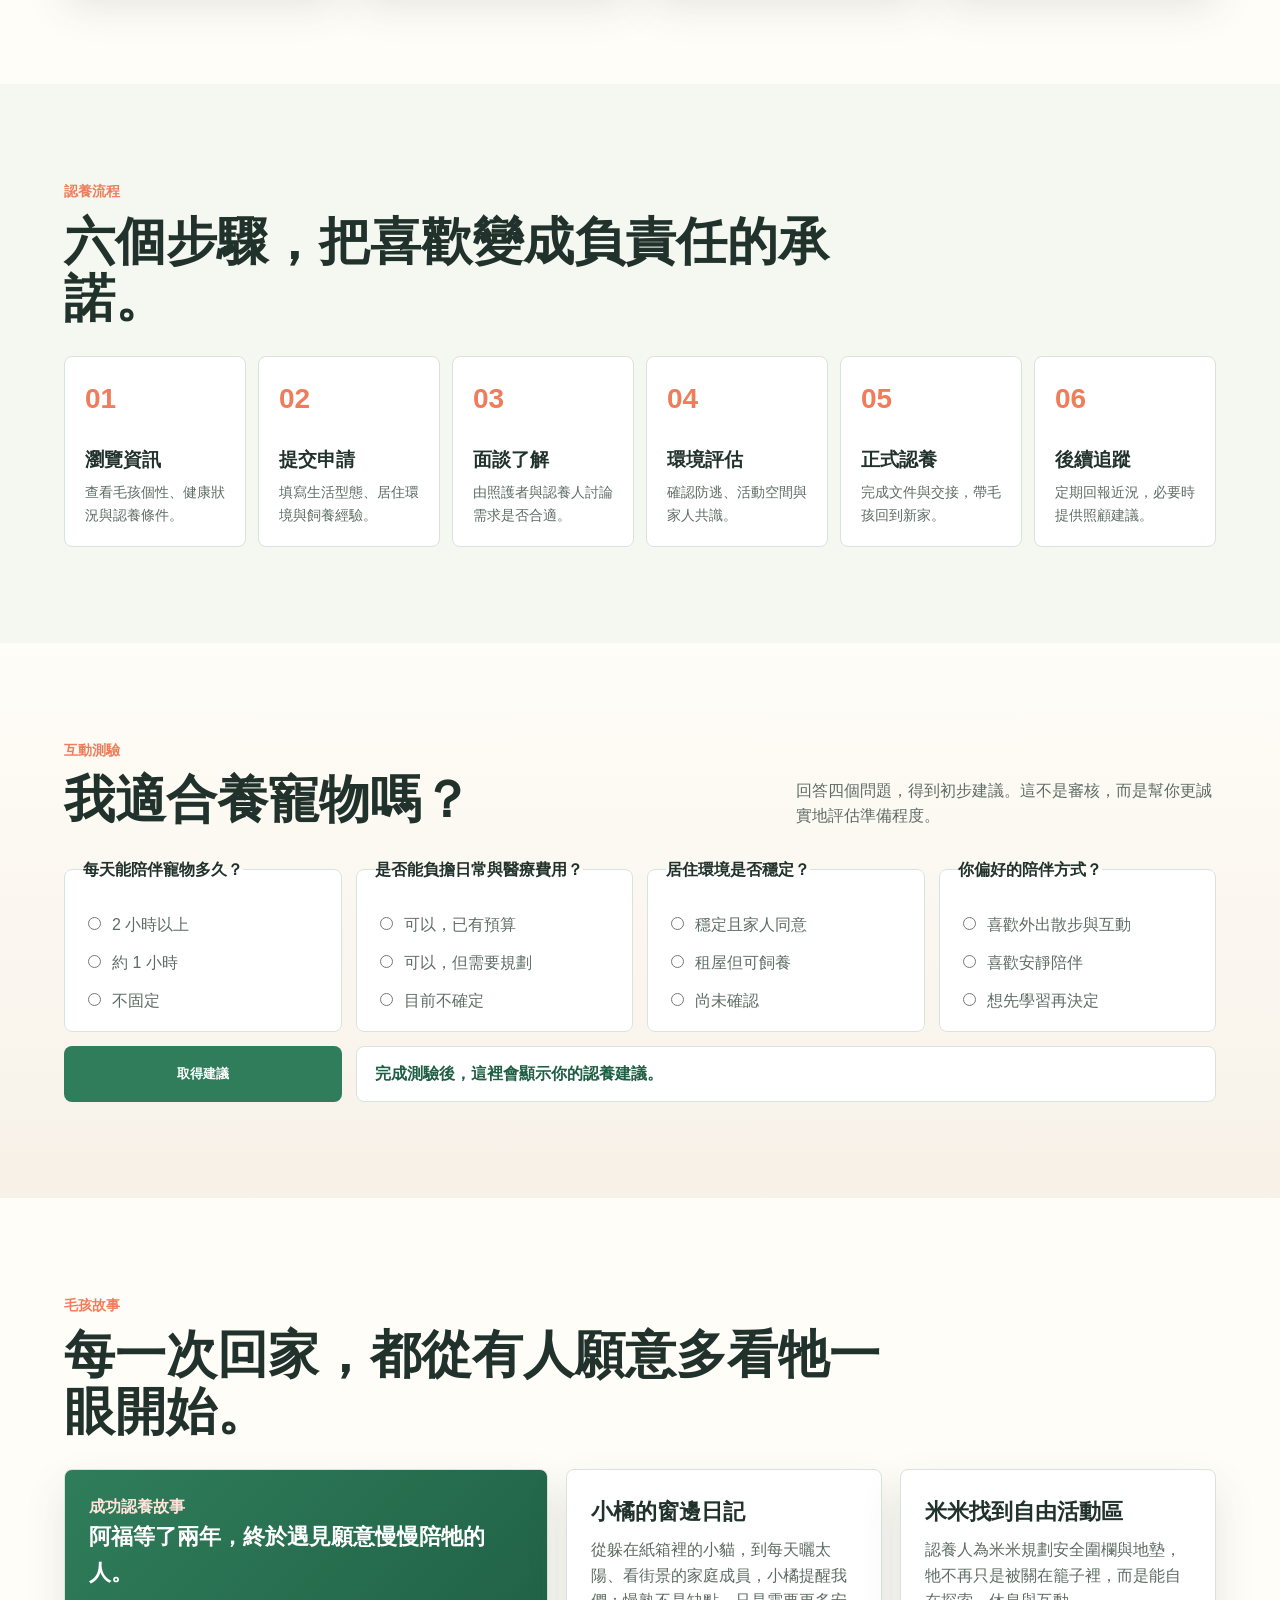
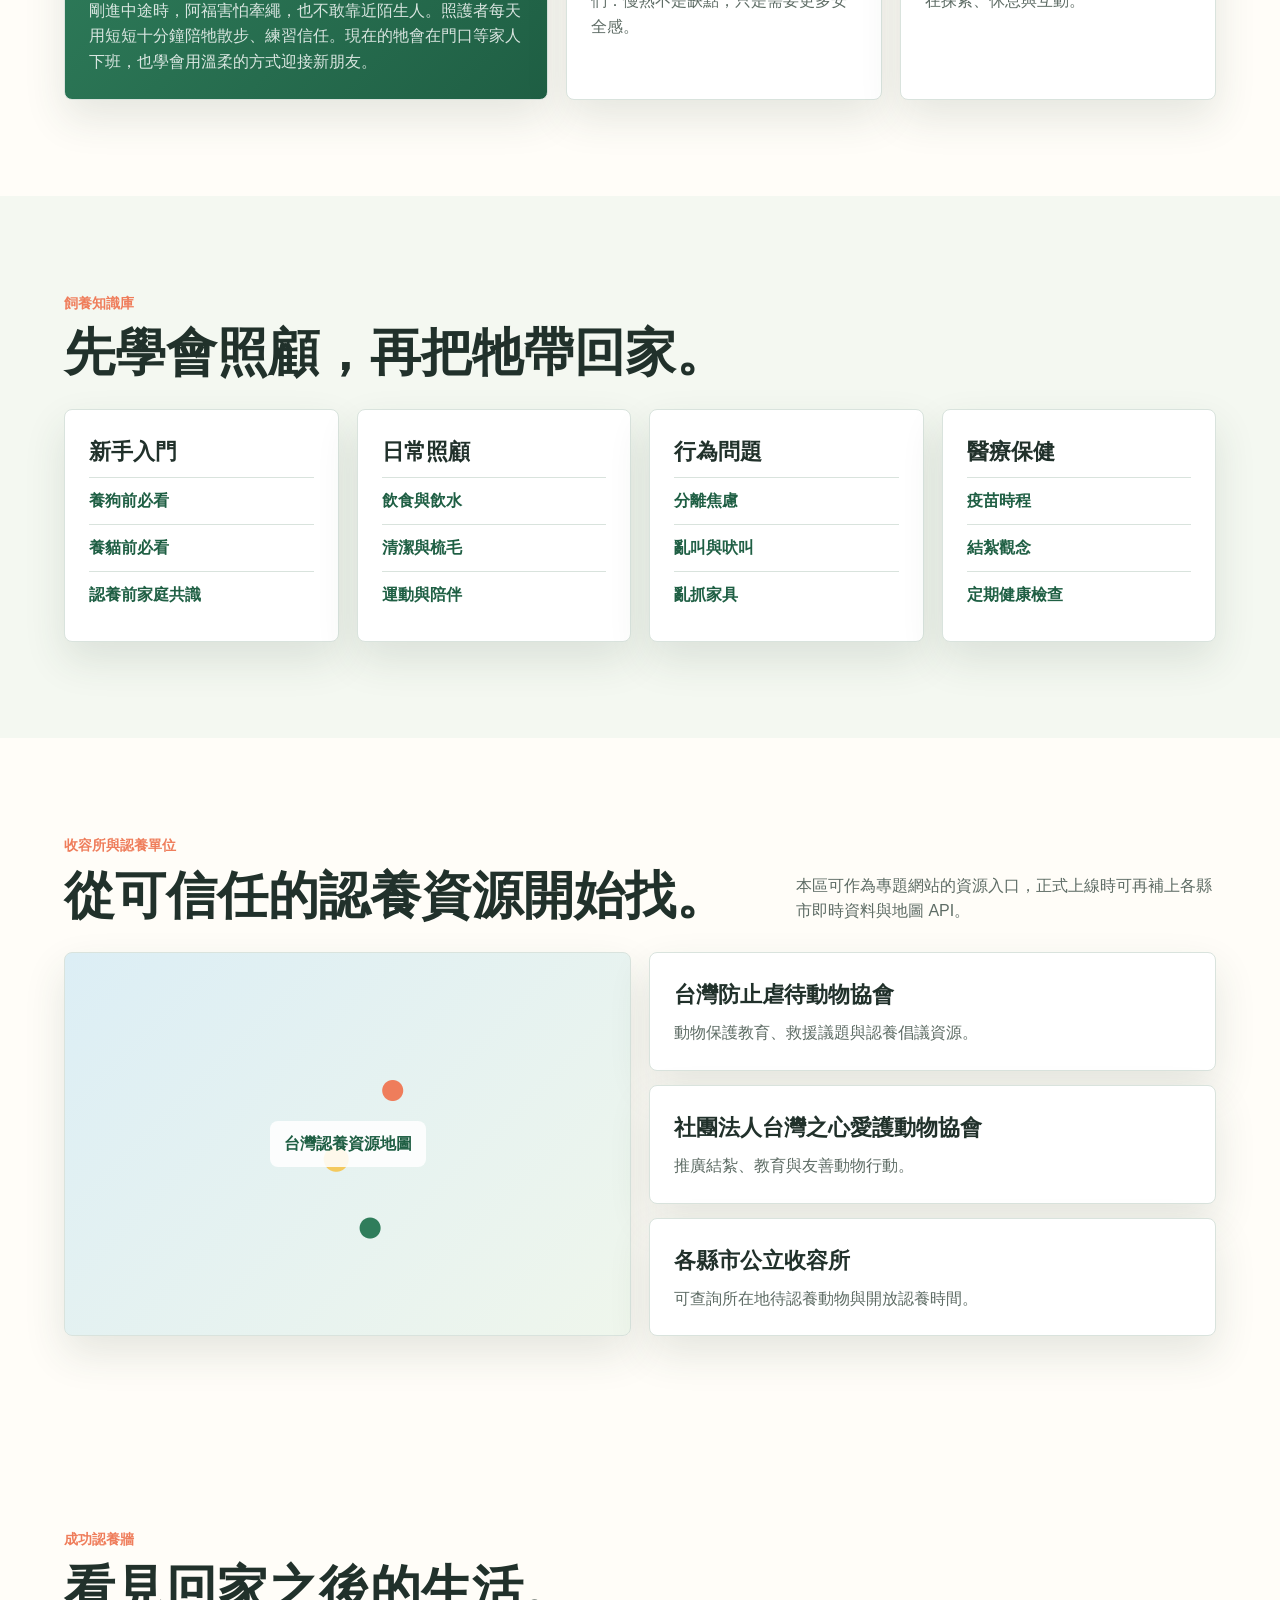
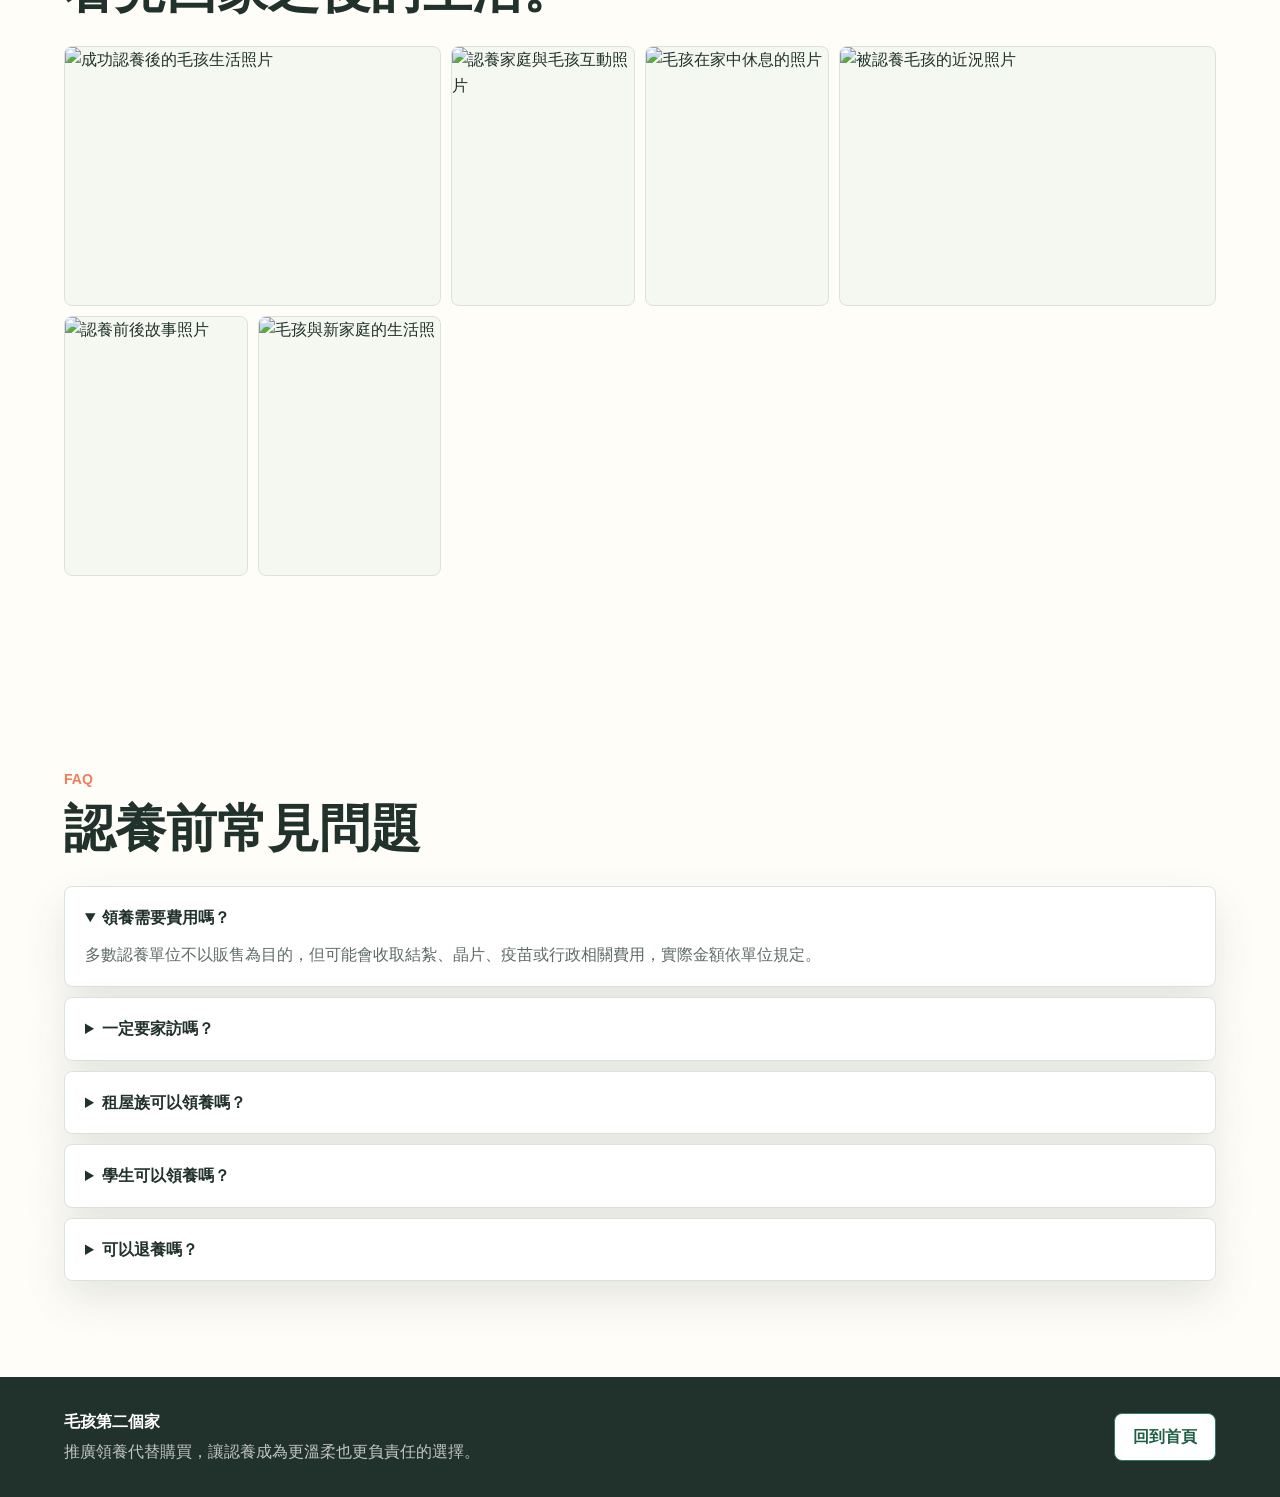
==== commit c7517a60: "Add adoption education video" ====
--- a/index.html
+++ b/index.html
@@ -74,6 +74,25 @@
           <h3>故事傳播</h3>
           <p>用救援、等待與成功認養故事，讓更多人理解每個生命背後都有值得被珍惜的經歷。</p>
         </article>
+      </div>
+    </section>
+
+    <section class="section video-section" aria-labelledby="video-title">
+      <div class="section-heading split">
+        <div>
+          <p class="eyebrow">生命教育影片</p>
+          <h2 id="video-title">用一段影片，看見認養背後的意義。</h2>
+        </div>
+        <p class="section-note">影片能讓訪客更快理解「領養代替購買」不只是口號，而是改變生命處境的選擇。</p>
+      </div>
+      <div class="video-frame">
+        <iframe
+          src="https://www.youtube.com/embed/cje2V2mZvWg"
+          title="領養代替購買生命教育影片"
+          loading="lazy"
+          allow="accelerometer; autoplay; clipboard-write; encrypted-media; gyroscope; picture-in-picture; web-share"
+          allowfullscreen>
+        </iframe>
       </div>
     </section>
 
--- a/styles.css
+++ b/styles.css
@@ -274,6 +274,30 @@
   color: var(--muted);
 }
 
+.video-section {
+  background: linear-gradient(180deg, #fffdf8, #f4f8f1);
+}
+
+.video-frame {
+  position: relative;
+  overflow: hidden;
+  width: min(100%, 980px);
+  margin: 0 auto;
+  aspect-ratio: 16 / 9;
+  border: 1px solid var(--line);
+  border-radius: 8px;
+  background: var(--ink);
+  box-shadow: var(--shadow);
+}
+
+.video-frame iframe {
+  position: absolute;
+  inset: 0;
+  width: 100%;
+  height: 100%;
+  border: 0;
+}
+
 .filter-bar {
   display: flex;
   flex-wrap: wrap;
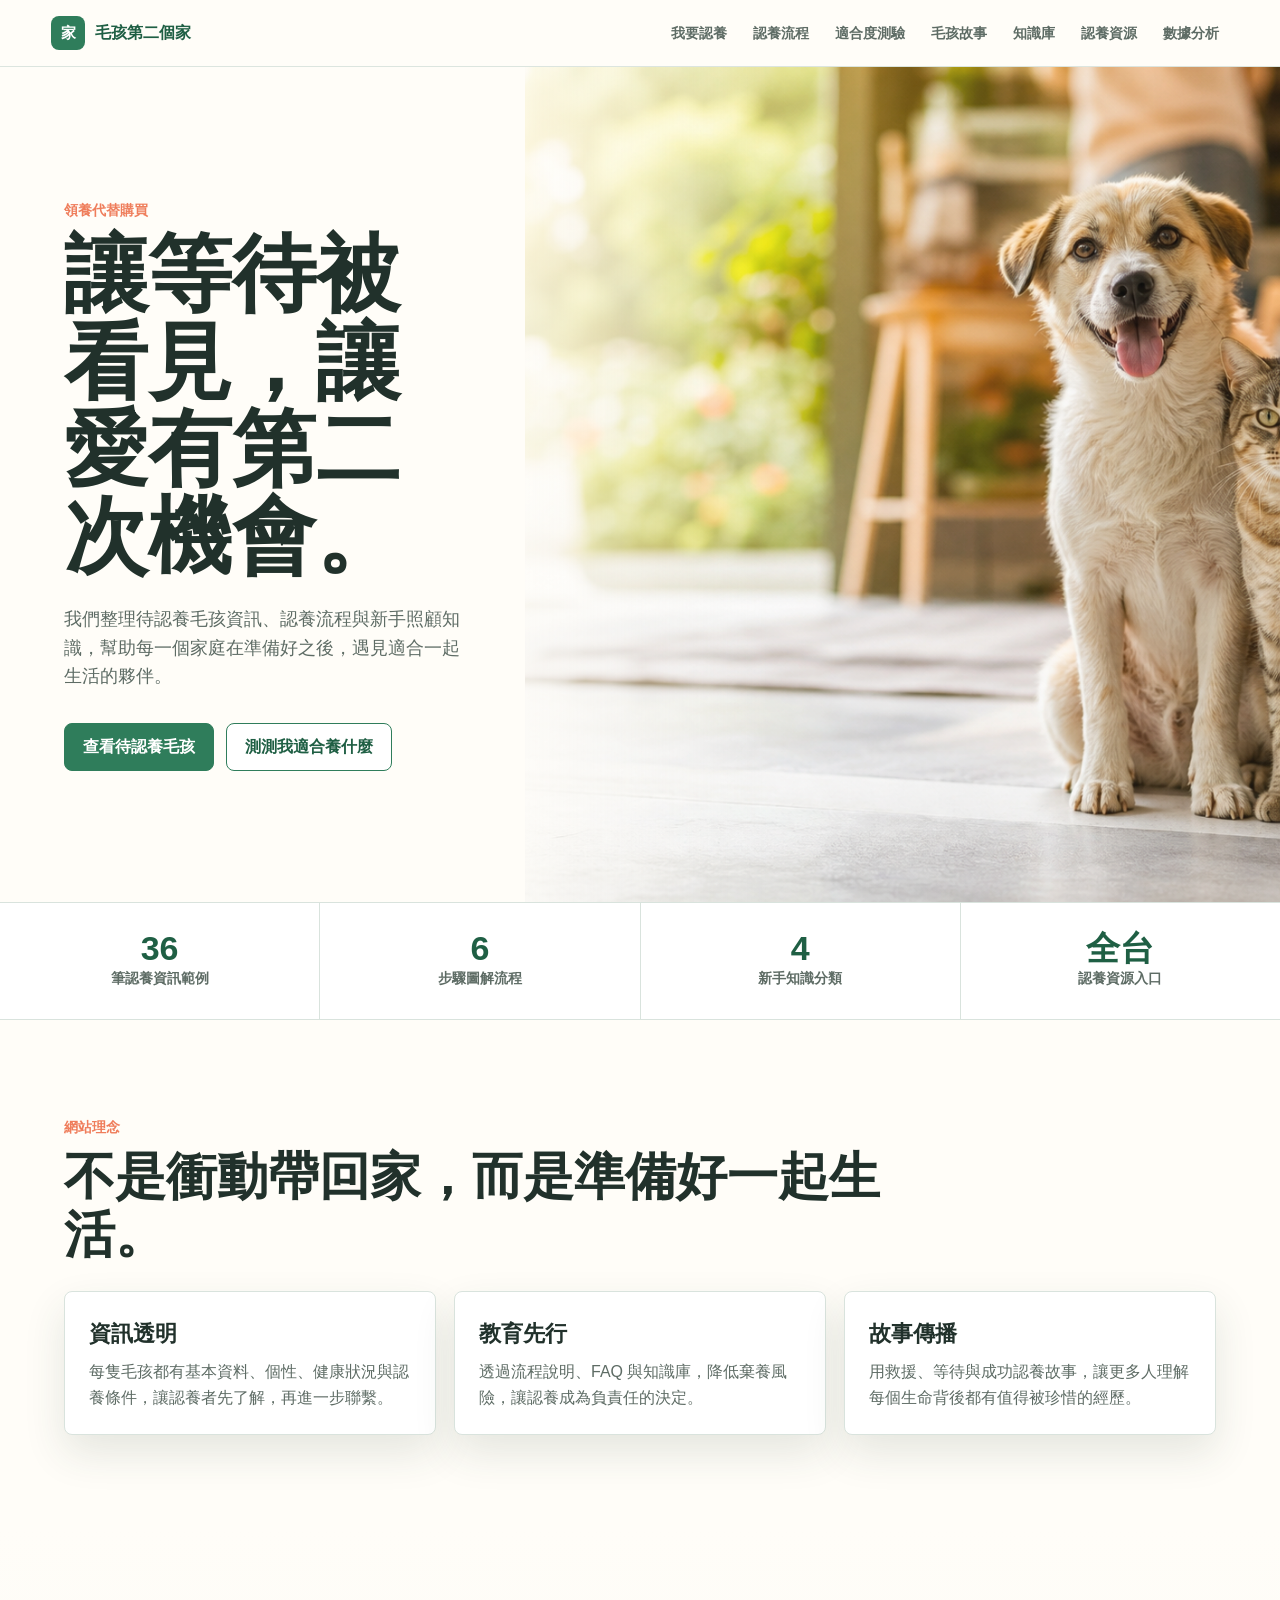
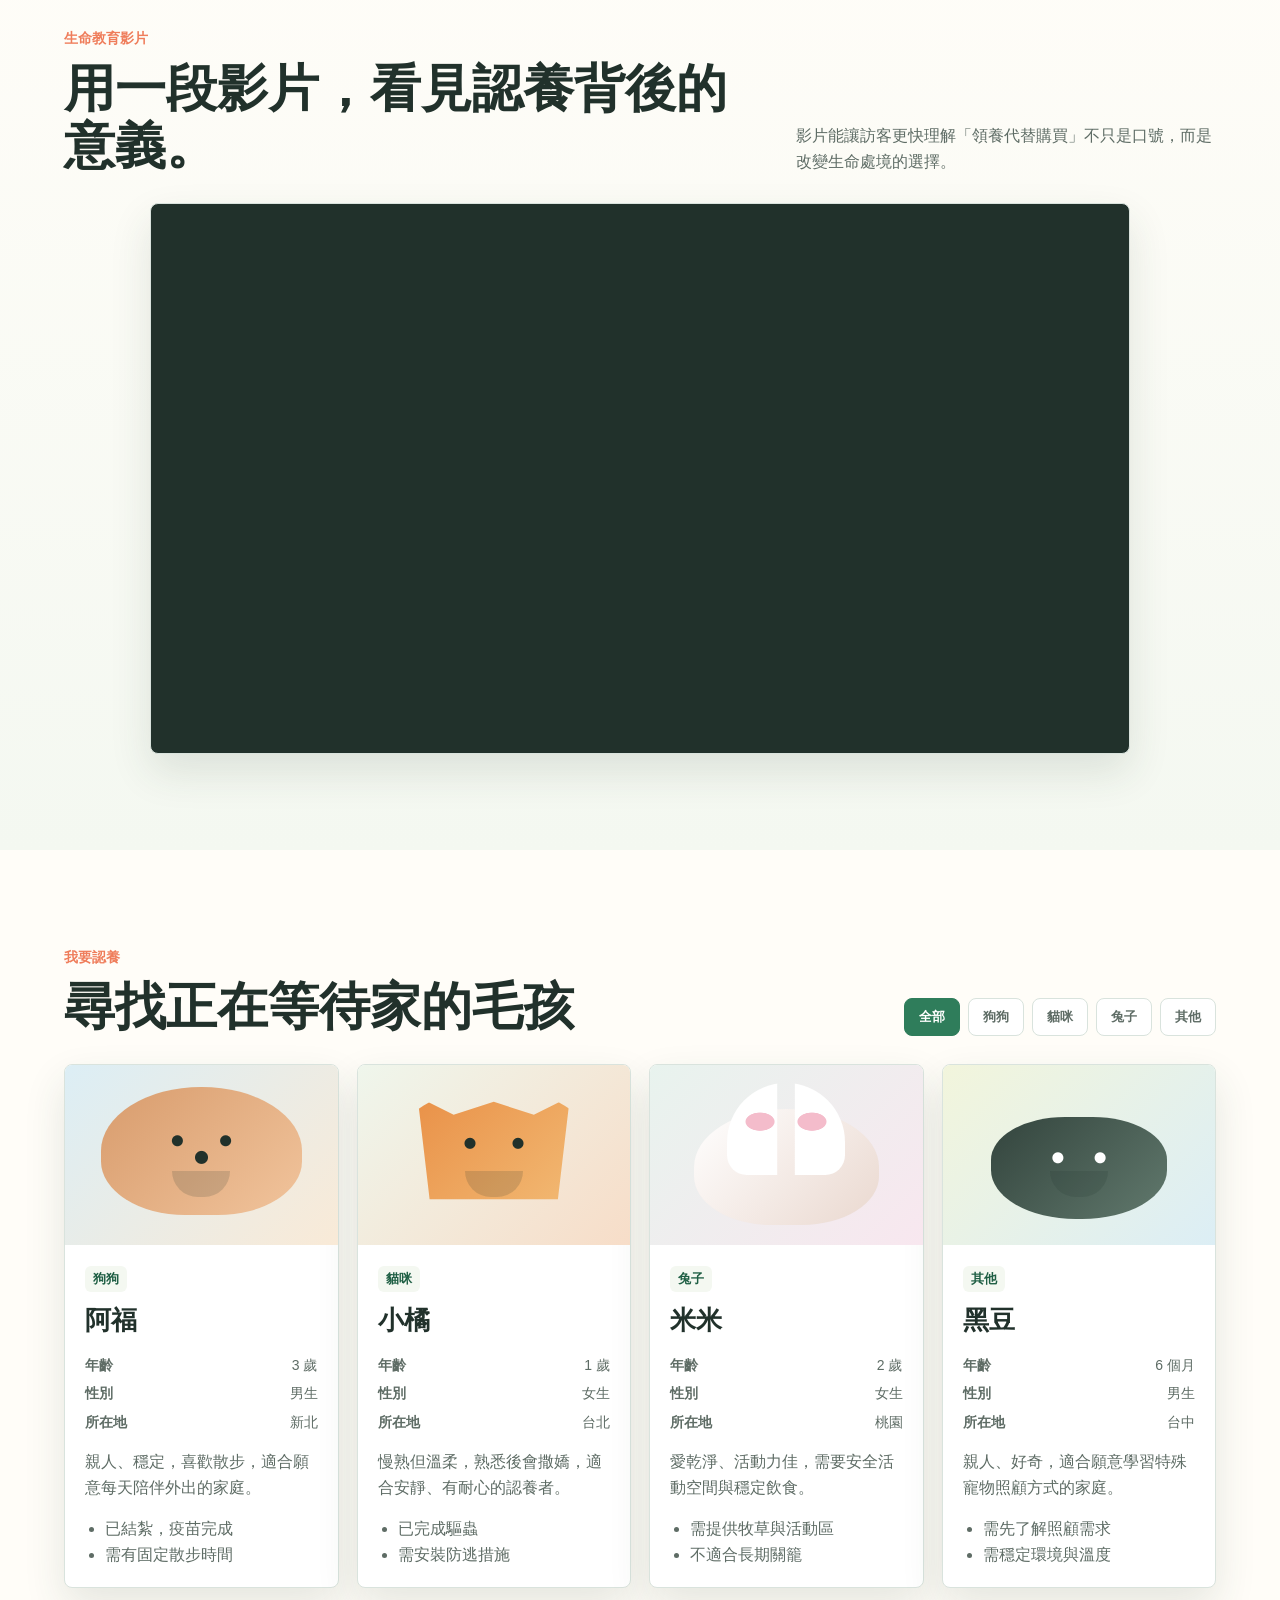
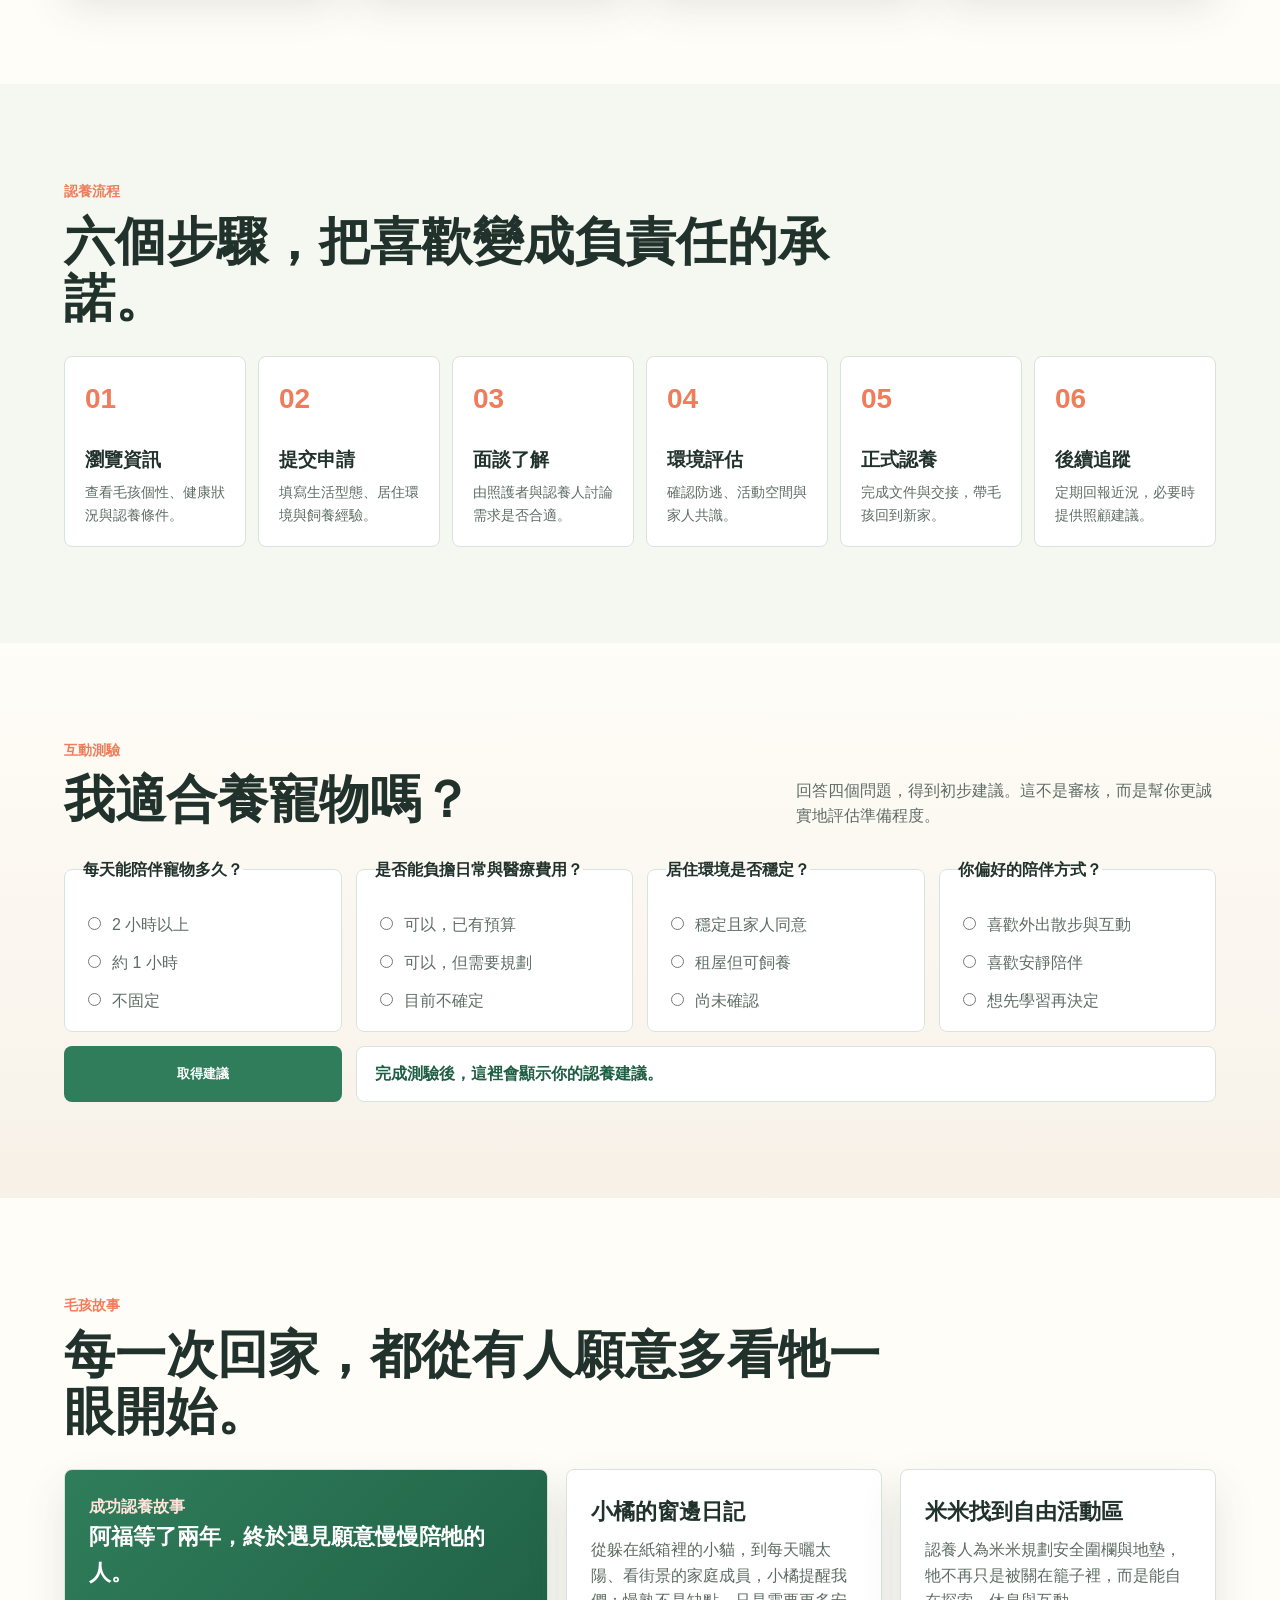
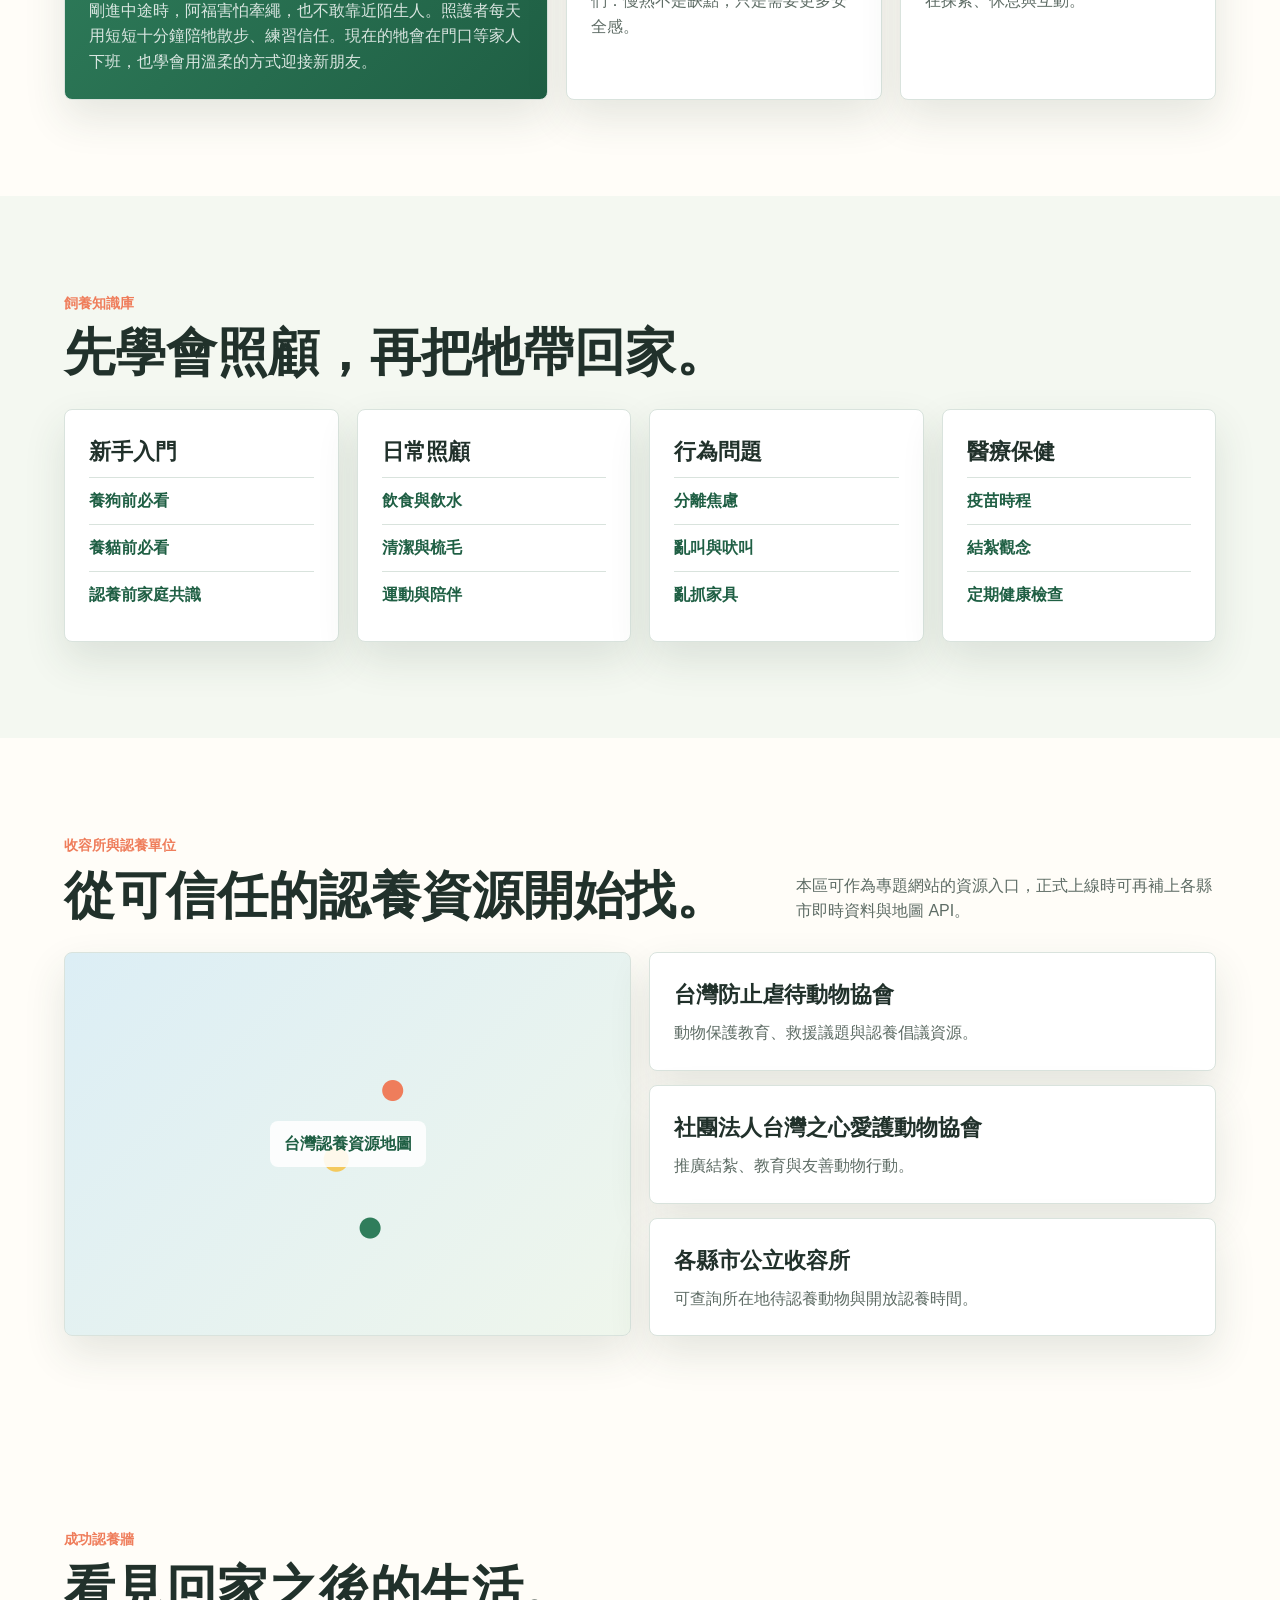
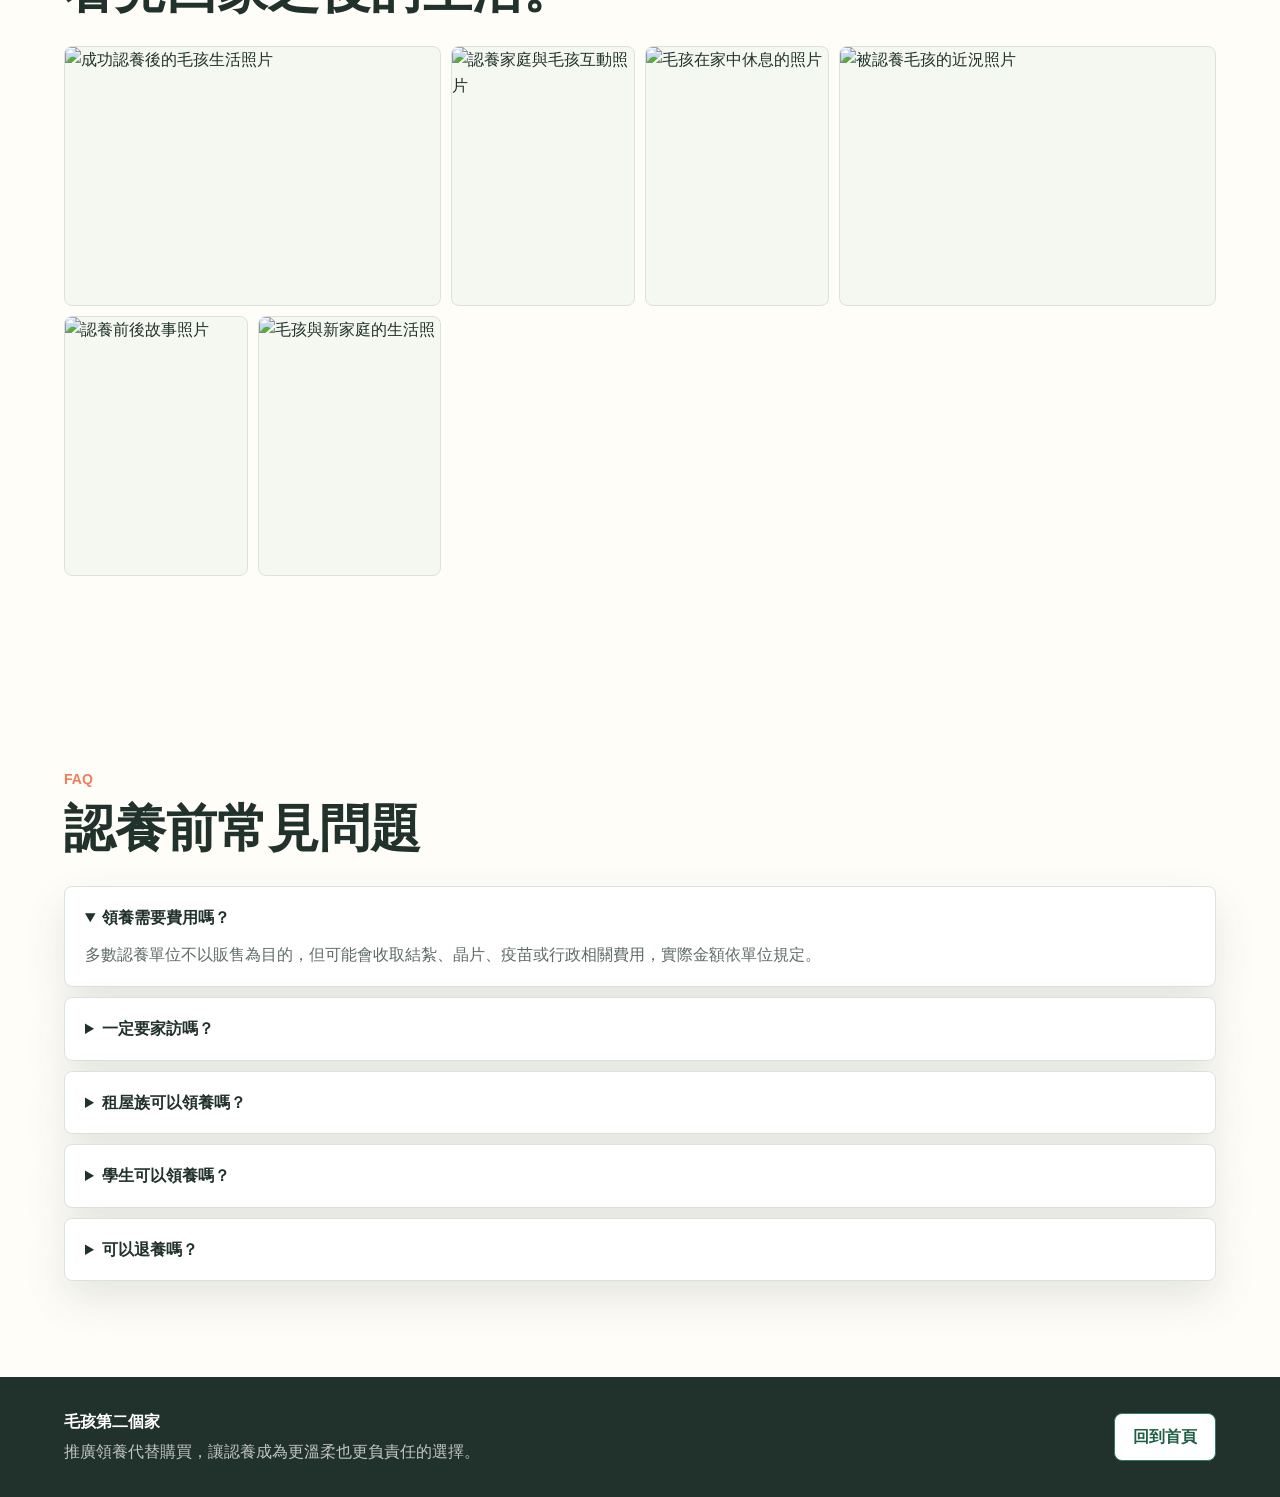
==== commit a86b4f5e: "Add analytics infographic page" ====
--- a/index.html
+++ b/index.html
@@ -5,6 +5,15 @@
   <meta name="viewport" content="width=device-width, initial-scale=1.0">
   <title>毛孩第二個家 | 領養代替購買</title>
   <meta name="description" content="推廣領養代替購買，提供待認養毛孩資訊、認養流程、適合度測驗、飼養知識與全台認養資源。">
+  <script async src="https://www.googletagmanager.com/gtag/js?id=G-S2C9P1S1XG"></script>
+  <script>
+    window.dataLayer = window.dataLayer || [];
+    function gtag(){dataLayer.push(arguments);}
+    gtag("js", new Date());
+    gtag("config", "G-S2C9P1S1XG", {
+      page_path: window.location.pathname + window.location.hash
+    });
+  </script>
   <link rel="stylesheet" href="styles.css">
 </head>
 <body>
@@ -20,6 +29,7 @@
       <a href="#stories">毛孩故事</a>
       <a href="#knowledge">知識庫</a>
       <a href="#resources">認養資源</a>
+      <a href="analytics.html">數據分析</a>
     </nav>
   </header>
 
@@ -87,7 +97,8 @@
       </div>
       <div class="video-frame">
         <iframe
-          src="https://www.youtube.com/embed/cje2V2mZvWg"
+          id="adoptionVideo"
+          src="https://www.youtube.com/embed/cje2V2mZvWg?enablejsapi=1"
           title="領養代替購買生命教育影片"
           loading="lazy"
           allow="accelerometer; autoplay; clipboard-write; encrypted-media; gyroscope; picture-in-picture; web-share"
--- a/styles.css
+++ b/styles.css
@@ -692,6 +692,281 @@
   color: rgba(255, 255, 255, 0.72);
 }
 
+.analytics-page {
+  background: #f7faf6;
+}
+
+.analytics-hero {
+  padding: clamp(54px, 8vw, 96px) clamp(18px, 5vw, 72px) 32px;
+  background: linear-gradient(135deg, #fffdf8, #e8f3ee);
+  border-bottom: 1px solid var(--line);
+}
+
+.analytics-hero h1 {
+  max-width: 920px;
+  font-size: clamp(40px, 6vw, 72px);
+}
+
+.analytics-hero p:last-child {
+  max-width: 760px;
+  margin: 18px 0 0;
+  color: var(--muted);
+  font-size: 18px;
+}
+
+.analytics-kpis {
+  display: grid;
+  grid-template-columns: repeat(4, 1fr);
+  gap: 14px;
+  padding: 24px clamp(18px, 5vw, 72px);
+}
+
+.analytics-kpis article,
+.analytics-card,
+.analytics-summary {
+  border: 1px solid var(--line);
+  border-radius: 8px;
+  background: #fff;
+  box-shadow: var(--shadow);
+}
+
+.analytics-kpis article {
+  padding: 22px;
+}
+
+.analytics-kpis span,
+.analytics-kpis small {
+  color: var(--muted);
+  font-weight: 800;
+}
+
+.analytics-kpis strong {
+  display: block;
+  margin: 8px 0 2px;
+  color: var(--green-dark);
+  font-size: 46px;
+  line-height: 1;
+}
+
+.analytics-grid {
+  display: grid;
+  grid-template-columns: repeat(2, 1fr);
+  gap: 18px;
+  padding: 18px clamp(18px, 5vw, 72px) clamp(48px, 7vw, 84px);
+}
+
+.analytics-card {
+  padding: 24px;
+}
+
+.analytics-card.wide-card {
+  grid-column: 1 / -1;
+}
+
+.card-heading h2 {
+  margin: 0 0 18px;
+  font-size: clamp(24px, 3vw, 34px);
+  line-height: 1.18;
+}
+
+.trend-chart {
+  display: grid;
+  grid-template-columns: repeat(12, 1fr);
+  align-items: end;
+  gap: 8px;
+  min-height: 280px;
+  padding: 18px 12px 8px;
+  border-radius: 8px;
+  background: linear-gradient(180deg, #f4f8f1, #fff);
+  border: 1px solid var(--line);
+}
+
+.trend-chart div {
+  position: relative;
+  display: flex;
+  align-items: end;
+  justify-content: center;
+  height: 230px;
+  min-width: 0;
+}
+
+.trend-chart div::before,
+.trend-chart div::after {
+  position: absolute;
+  bottom: 28px;
+  content: "";
+  width: 42%;
+  border-radius: 7px 7px 0 0;
+}
+
+.trend-chart div::before {
+  left: 8%;
+  height: max(8px, var(--views));
+  background: var(--green);
+}
+
+.trend-chart div::after {
+  right: 8%;
+  height: max(8px, var(--users));
+  background: var(--coral);
+}
+
+.trend-chart span {
+  position: absolute;
+  bottom: 0;
+  color: var(--muted);
+  font-size: 12px;
+  font-weight: 800;
+}
+
+.chart-legend {
+  display: flex;
+  gap: 16px;
+  margin-top: 12px;
+  color: var(--muted);
+  font-weight: 800;
+}
+
+.chart-legend i {
+  display: inline-block;
+  width: 12px;
+  height: 12px;
+  margin-right: 6px;
+  border-radius: 3px;
+}
+
+.legend-page {
+  background: var(--green);
+}
+
+.legend-user {
+  background: var(--coral);
+}
+
+.bar-list {
+  display: grid;
+  gap: 16px;
+}
+
+.bar-list div {
+  display: grid;
+  gap: 6px;
+}
+
+.bar-list span,
+.bar-list strong {
+  font-weight: 900;
+}
+
+.bar-list strong {
+  color: var(--muted);
+  font-size: 14px;
+}
+
+.bar-list i {
+  display: block;
+  width: var(--w);
+  height: 12px;
+  border-radius: 999px;
+  background: linear-gradient(90deg, var(--green), var(--gold));
+}
+
+.device-chart {
+  display: grid;
+  grid-template-columns: 180px 1fr;
+  gap: 24px;
+  align-items: center;
+}
+
+.donut {
+  display: grid;
+  width: 180px;
+  height: 180px;
+  place-items: center;
+  border-radius: 50%;
+  background: conic-gradient(var(--green) 0 91%, var(--sky) 91% 100%);
+}
+
+.donut span {
+  display: grid;
+  width: 112px;
+  height: 112px;
+  place-items: center;
+  border-radius: 50%;
+  background: #fff;
+  color: var(--green-dark);
+  font-size: 34px;
+  font-weight: 900;
+  line-height: 1;
+}
+
+.donut small {
+  color: var(--muted);
+  font-size: 14px;
+}
+
+.device-chart ul {
+  display: grid;
+  gap: 12px;
+  margin: 0;
+  padding: 0;
+  list-style: none;
+}
+
+.device-chart li,
+.event-list div,
+.region-list div {
+  display: flex;
+  justify-content: space-between;
+  gap: 14px;
+  padding: 12px 0;
+  border-bottom: 1px solid var(--line);
+}
+
+.device-chart li span,
+.region-list span {
+  color: var(--muted);
+  font-weight: 800;
+}
+
+.event-list {
+  display: grid;
+}
+
+.event-list strong {
+  color: var(--green-dark);
+  font-size: 22px;
+}
+
+.region-list {
+  display: grid;
+}
+
+.analytics-summary {
+  display: grid;
+  grid-template-columns: 0.85fr 1.15fr;
+  gap: 24px;
+  margin: 0 clamp(18px, 5vw, 72px) clamp(56px, 8vw, 96px);
+  padding: 28px;
+}
+
+.analytics-summary h2 {
+  margin: 0;
+  font-size: clamp(26px, 4vw, 42px);
+  line-height: 1.14;
+}
+
+.analytics-summary ol {
+  margin: 0;
+  padding-left: 22px;
+  color: var(--muted);
+  font-weight: 800;
+}
+
+.analytics-summary li + li {
+  margin-top: 10px;
+}
+
 @media (max-width: 1120px) {
   .pet-grid,
   .knowledge-grid {
@@ -749,6 +1024,16 @@
     grid-template-columns: 1fr;
   }
 
+  .analytics-kpis,
+  .analytics-grid,
+  .analytics-summary {
+    grid-template-columns: 1fr;
+  }
+
+  .analytics-card.wide-card {
+    grid-column: auto;
+  }
+
   .quiz .button,
   .quiz-result {
     grid-column: auto;
@@ -787,6 +1072,19 @@
     width: 100%;
   }
 
+  .device-chart {
+    grid-template-columns: 1fr;
+  }
+
+  .trend-chart {
+    gap: 4px;
+    overflow-x: auto;
+  }
+
+  .trend-chart div {
+    min-width: 42px;
+  }
+
   .adoption-wall img,
   .adoption-wall img:nth-child(n) {
     height: 260px;
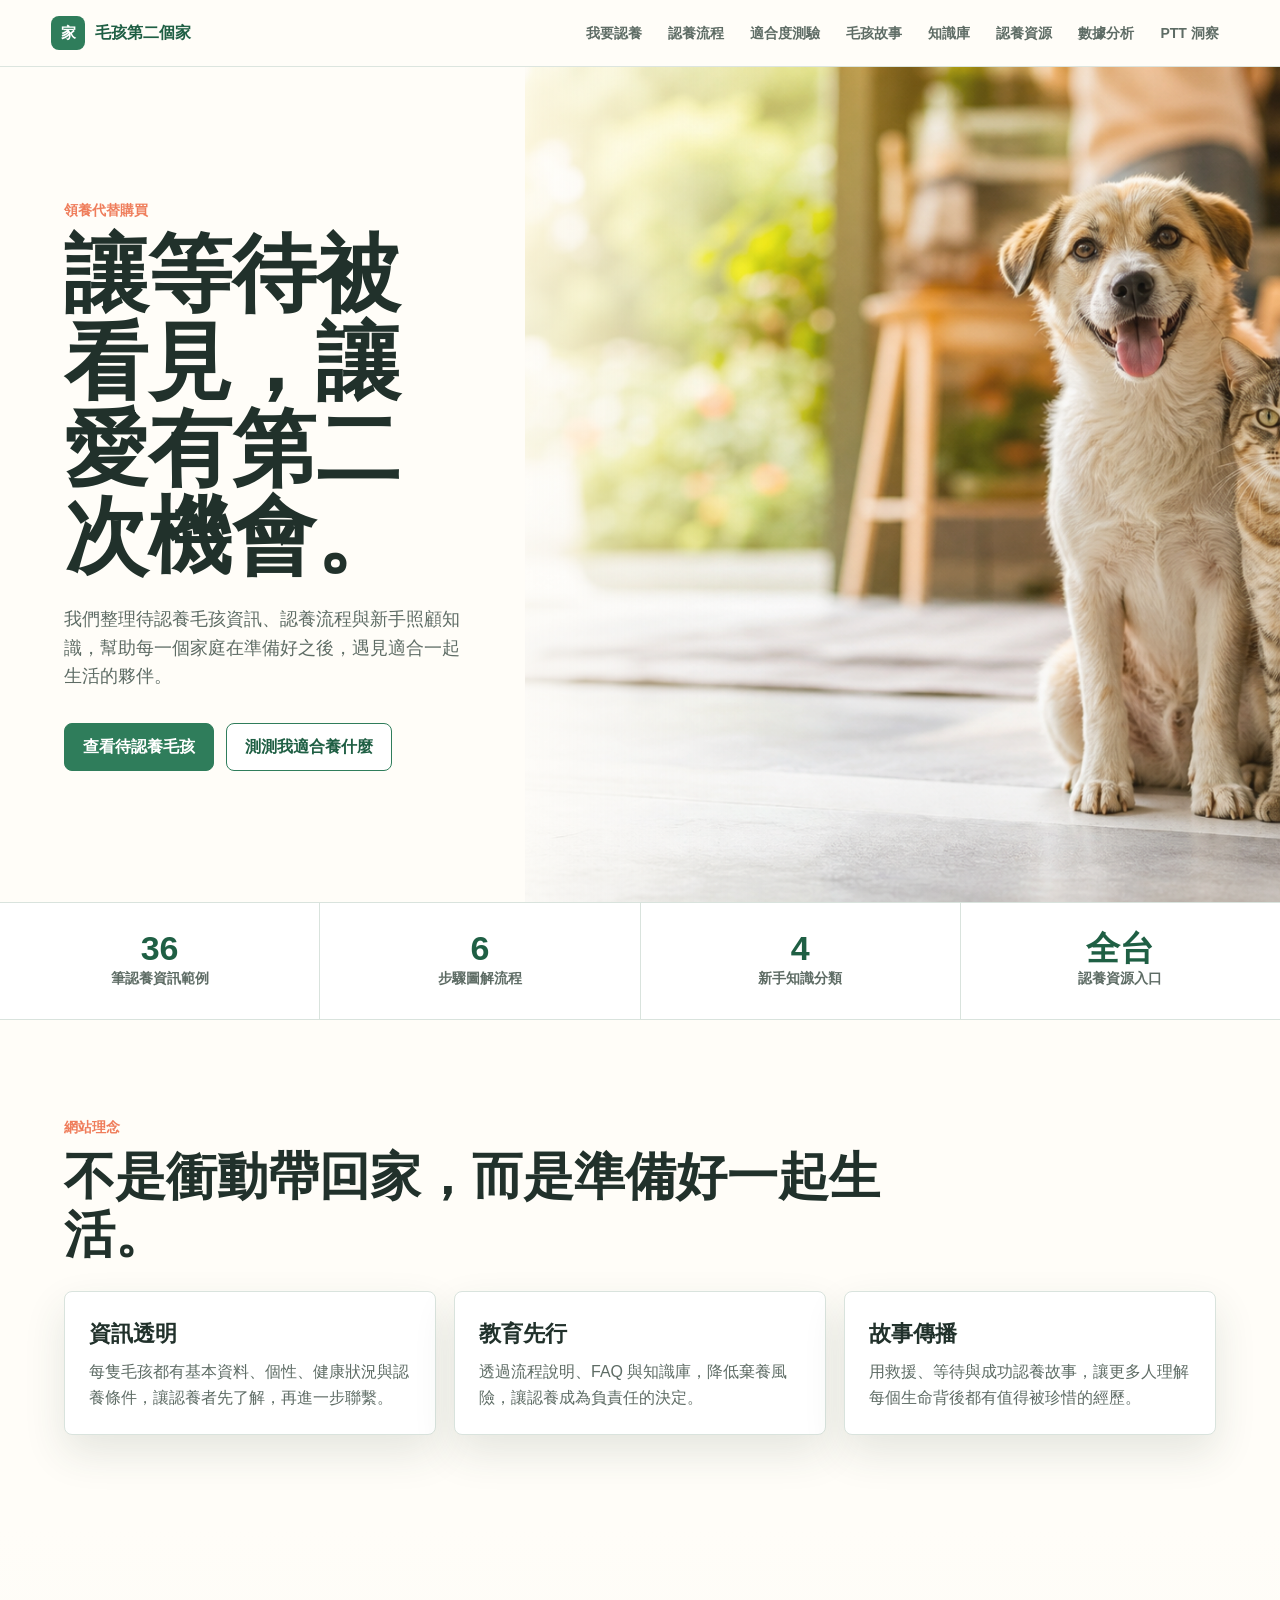
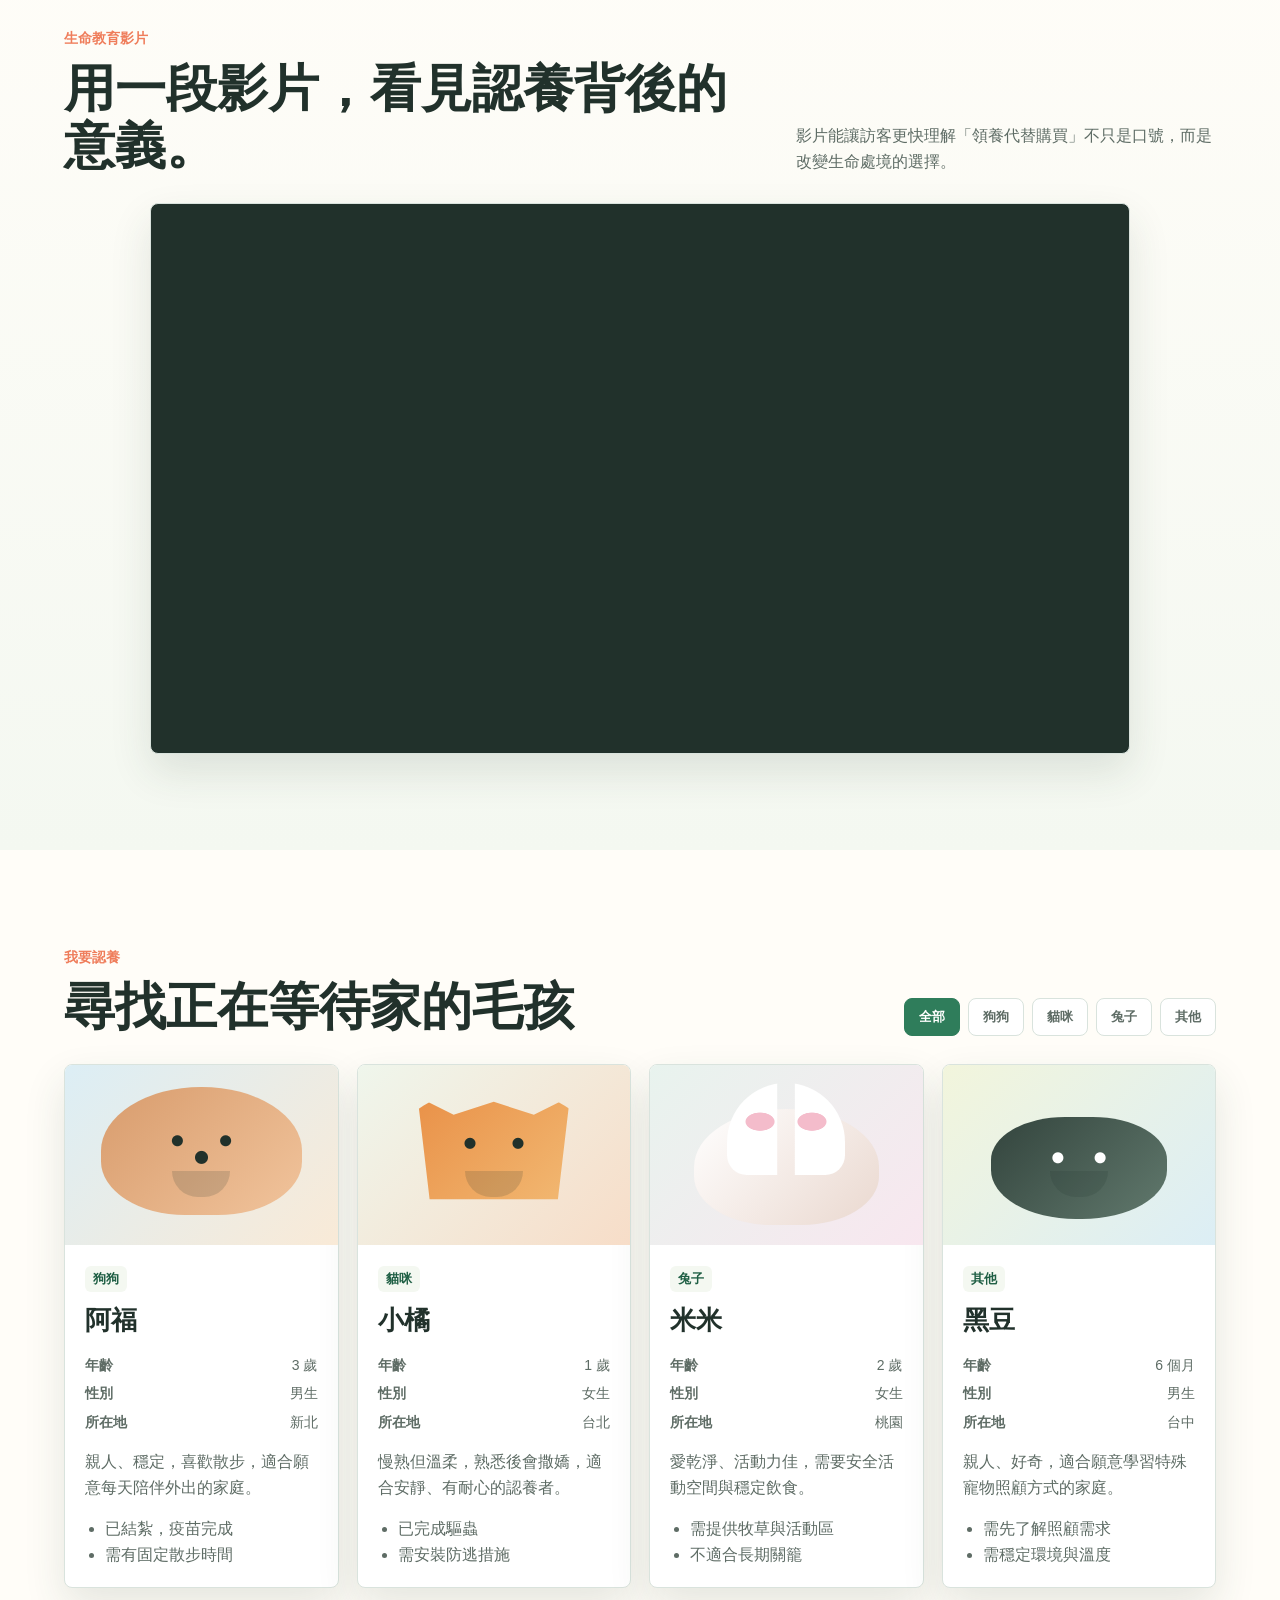
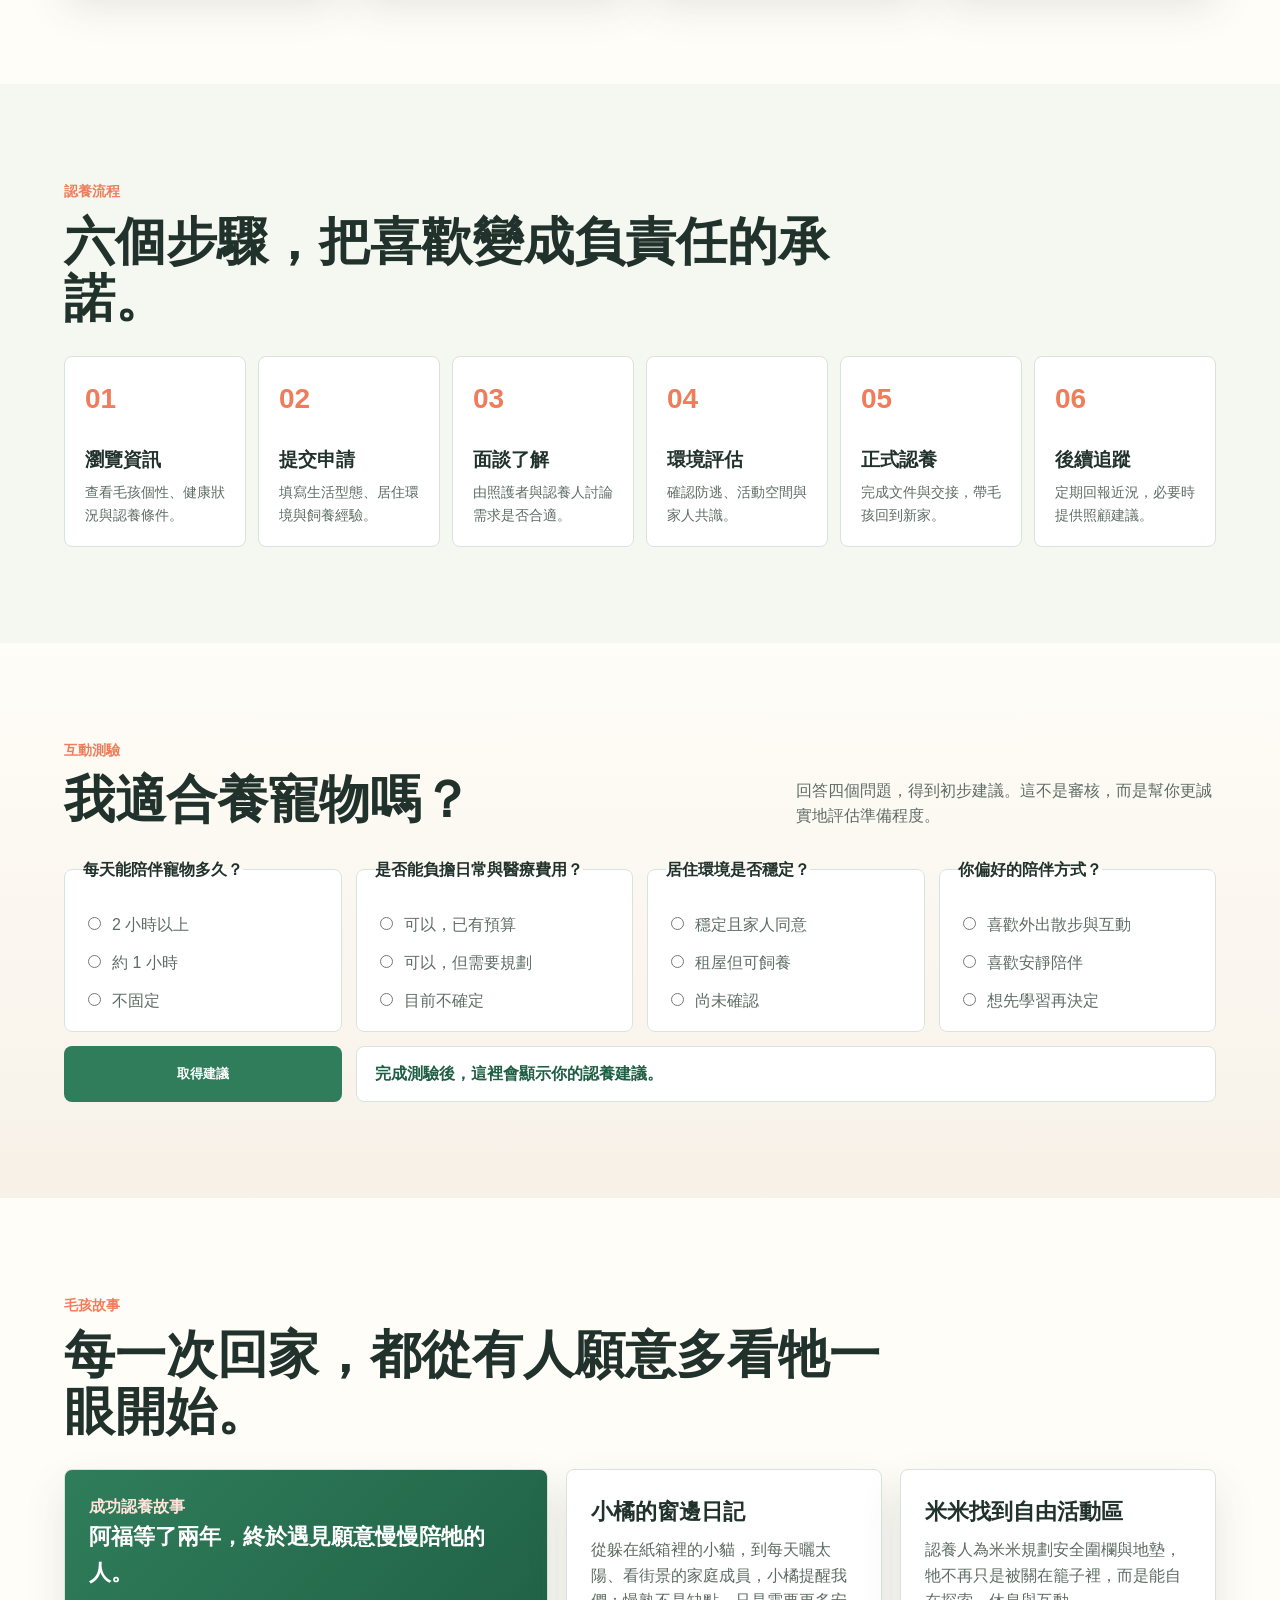
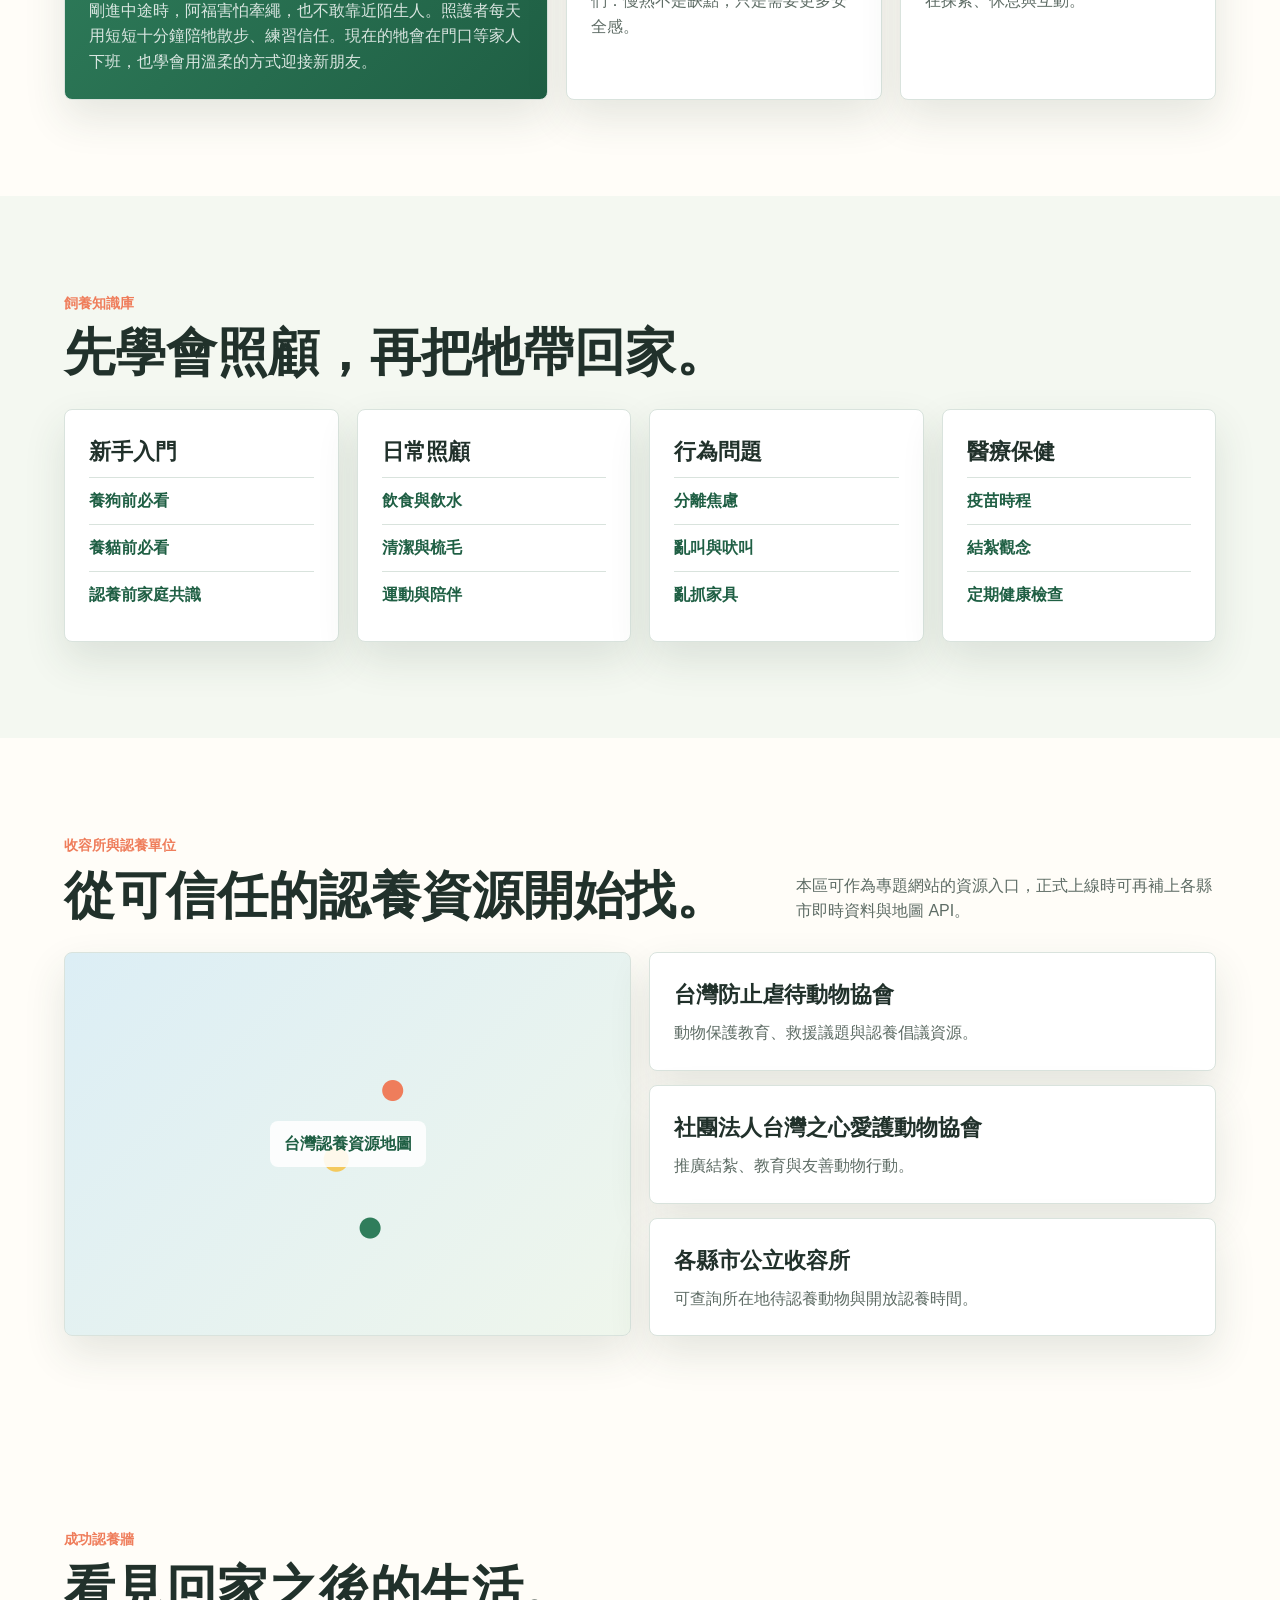
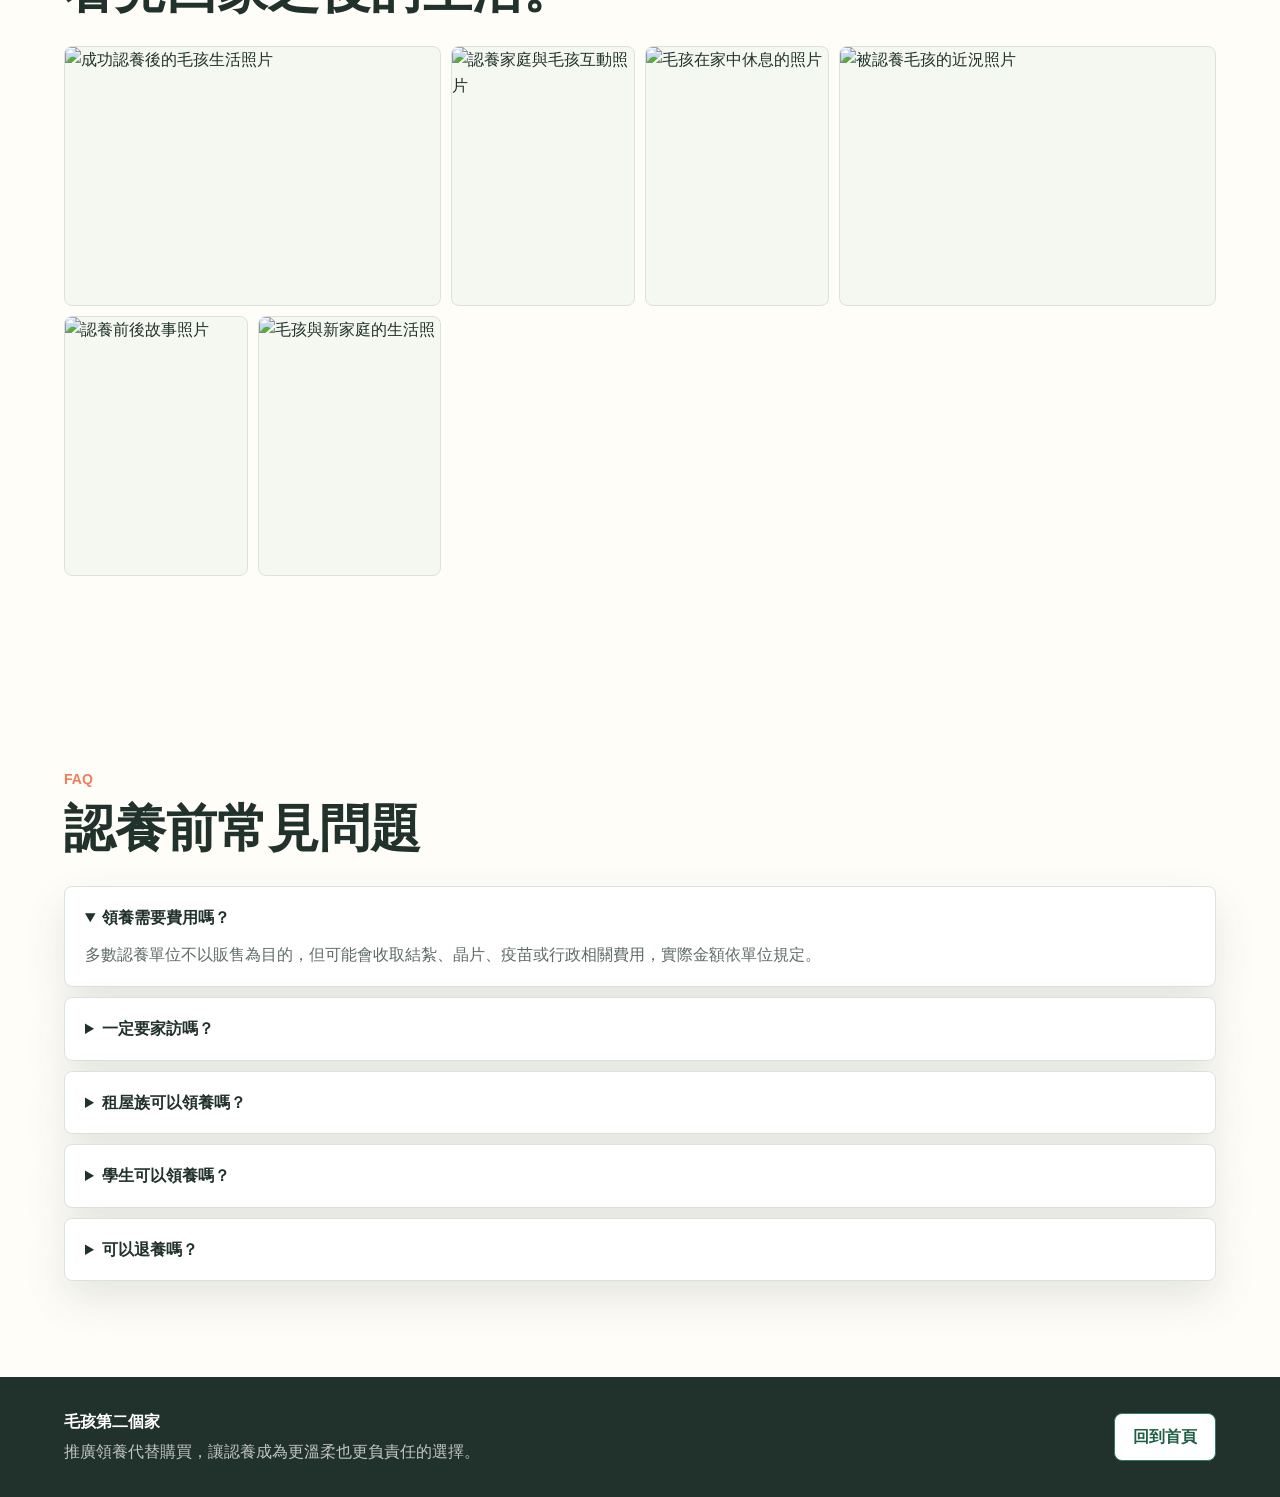
==== commit 91b79371: "Add PTT pet insights page" ====
--- a/index.html
+++ b/index.html
@@ -30,6 +30,7 @@
       <a href="#knowledge">知識庫</a>
       <a href="#resources">認養資源</a>
       <a href="analytics.html">數據分析</a>
+      <a href="ptt-insights.html">PTT 洞察</a>
     </nav>
   </header>
 
--- a/styles.css
+++ b/styles.css
@@ -819,6 +819,10 @@
   font-weight: 800;
 }
 
+.trend-chart.compact-trend {
+  grid-template-columns: repeat(2, minmax(120px, 1fr));
+}
+
 .chart-legend {
   display: flex;
   gap: 16px;
@@ -885,6 +889,10 @@
   place-items: center;
   border-radius: 50%;
   background: conic-gradient(var(--green) 0 91%, var(--sky) 91% 100%);
+}
+
+.donut.collecting {
+  background: conic-gradient(var(--green) 0 100%);
 }
 
 .donut span {
@@ -967,6 +975,205 @@
   margin-top: 10px;
 }
 
+.insights-page {
+  background: #f8faf7;
+}
+
+.insights-hero {
+  padding: clamp(54px, 8vw, 96px) clamp(18px, 5vw, 72px) 40px;
+  background: linear-gradient(135deg, #fff7ed, #e8f3ee);
+  border-bottom: 1px solid var(--line);
+}
+
+.insights-hero h1 {
+  max-width: 960px;
+  font-size: clamp(40px, 6vw, 72px);
+}
+
+.insights-hero p:last-of-type {
+  max-width: 780px;
+  margin: 18px 0 26px;
+  color: var(--muted);
+  font-size: 18px;
+}
+
+.insights-kpis {
+  display: grid;
+  grid-template-columns: repeat(4, 1fr);
+  gap: 14px;
+  padding: 24px clamp(18px, 5vw, 72px);
+}
+
+.insights-kpis article,
+.insights-card,
+.insights-summary {
+  border: 1px solid var(--line);
+  border-radius: 8px;
+  background: #fff;
+  box-shadow: var(--shadow);
+}
+
+.insights-kpis article {
+  padding: 22px;
+}
+
+.insights-kpis span,
+.insights-kpis small {
+  color: var(--muted);
+  font-weight: 800;
+}
+
+.insights-kpis strong {
+  display: block;
+  margin: 8px 0 2px;
+  color: var(--green-dark);
+  font-size: 42px;
+  line-height: 1;
+}
+
+.insights-grid {
+  display: grid;
+  grid-template-columns: repeat(2, 1fr);
+  gap: 18px;
+  padding: 18px clamp(18px, 5vw, 72px) clamp(48px, 7vw, 84px);
+}
+
+.insights-card {
+  padding: 24px;
+}
+
+.insights-card.wide-card {
+  grid-column: 1 / -1;
+}
+
+.category-bars {
+  display: grid;
+  gap: 16px;
+}
+
+.category-bars div {
+  display: grid;
+  grid-template-columns: minmax(130px, 180px) minmax(80px, 110px) 1fr;
+  align-items: center;
+  gap: 12px;
+}
+
+.category-bars span,
+.category-bars strong {
+  font-weight: 900;
+}
+
+.category-bars strong {
+  color: var(--muted);
+}
+
+.category-bars i {
+  display: block;
+  width: var(--w);
+  height: 16px;
+  border-radius: 999px;
+  background: linear-gradient(90deg, var(--coral), var(--gold), var(--green));
+}
+
+.keyword-cloud {
+  display: flex;
+  flex-wrap: wrap;
+  gap: 10px;
+  align-items: center;
+}
+
+.keyword-cloud span {
+  display: inline-flex;
+  padding: 8px 12px;
+  border-radius: 8px;
+  background: var(--soft);
+  color: var(--green-dark);
+  font-weight: 900;
+}
+
+.keyword-cloud .xl {
+  background: var(--green);
+  color: #fff;
+  font-size: 34px;
+}
+
+.keyword-cloud .lg {
+  background: #fde7dc;
+  color: #9b4428;
+  font-size: 26px;
+}
+
+.keyword-cloud .md {
+  font-size: 21px;
+}
+
+.supply-list,
+.adoption-signal,
+.region-list {
+  display: grid;
+  gap: 12px;
+}
+
+.supply-list div,
+.adoption-signal div {
+  display: grid;
+  gap: 4px;
+  padding: 14px;
+  border: 1px solid var(--line);
+  border-radius: 8px;
+  background: #fffdf8;
+}
+
+.supply-list strong,
+.adoption-signal strong {
+  color: var(--ink);
+}
+
+.supply-list span,
+.adoption-signal span {
+  color: var(--muted);
+  font-weight: 800;
+}
+
+.topic-stack {
+  display: grid;
+  gap: 10px;
+}
+
+.topic-stack span {
+  padding: 12px 14px;
+  border-left: 5px solid var(--green);
+  border-radius: 8px;
+  background: var(--soft);
+  color: var(--green-dark);
+  font-weight: 900;
+}
+
+.insights-summary {
+  display: grid;
+  grid-template-columns: 0.85fr 1.15fr;
+  gap: 24px;
+  margin: 0 clamp(18px, 5vw, 72px) clamp(56px, 8vw, 96px);
+  padding: 28px;
+}
+
+.insights-summary h2 {
+  margin: 0;
+  font-size: clamp(26px, 4vw, 42px);
+  line-height: 1.14;
+}
+
+.insights-summary ol {
+  margin: 0;
+  padding-left: 22px;
+  color: var(--muted);
+  font-weight: 800;
+}
+
+.insights-summary li + li {
+  margin-top: 10px;
+}
+
 @media (max-width: 1120px) {
   .pet-grid,
   .knowledge-grid {
@@ -1025,12 +1232,16 @@
   }
 
   .analytics-kpis,
+  .insights-kpis,
   .analytics-grid,
+  .insights-grid,
+  .insights-summary,
   .analytics-summary {
     grid-template-columns: 1fr;
   }
 
-  .analytics-card.wide-card {
+  .analytics-card.wide-card,
+  .insights-card.wide-card {
     grid-column: auto;
   }
 
@@ -1085,6 +1296,10 @@
     min-width: 42px;
   }
 
+  .category-bars div {
+    grid-template-columns: 1fr;
+  }
+
   .adoption-wall img,
   .adoption-wall img:nth-child(n) {
     height: 260px;
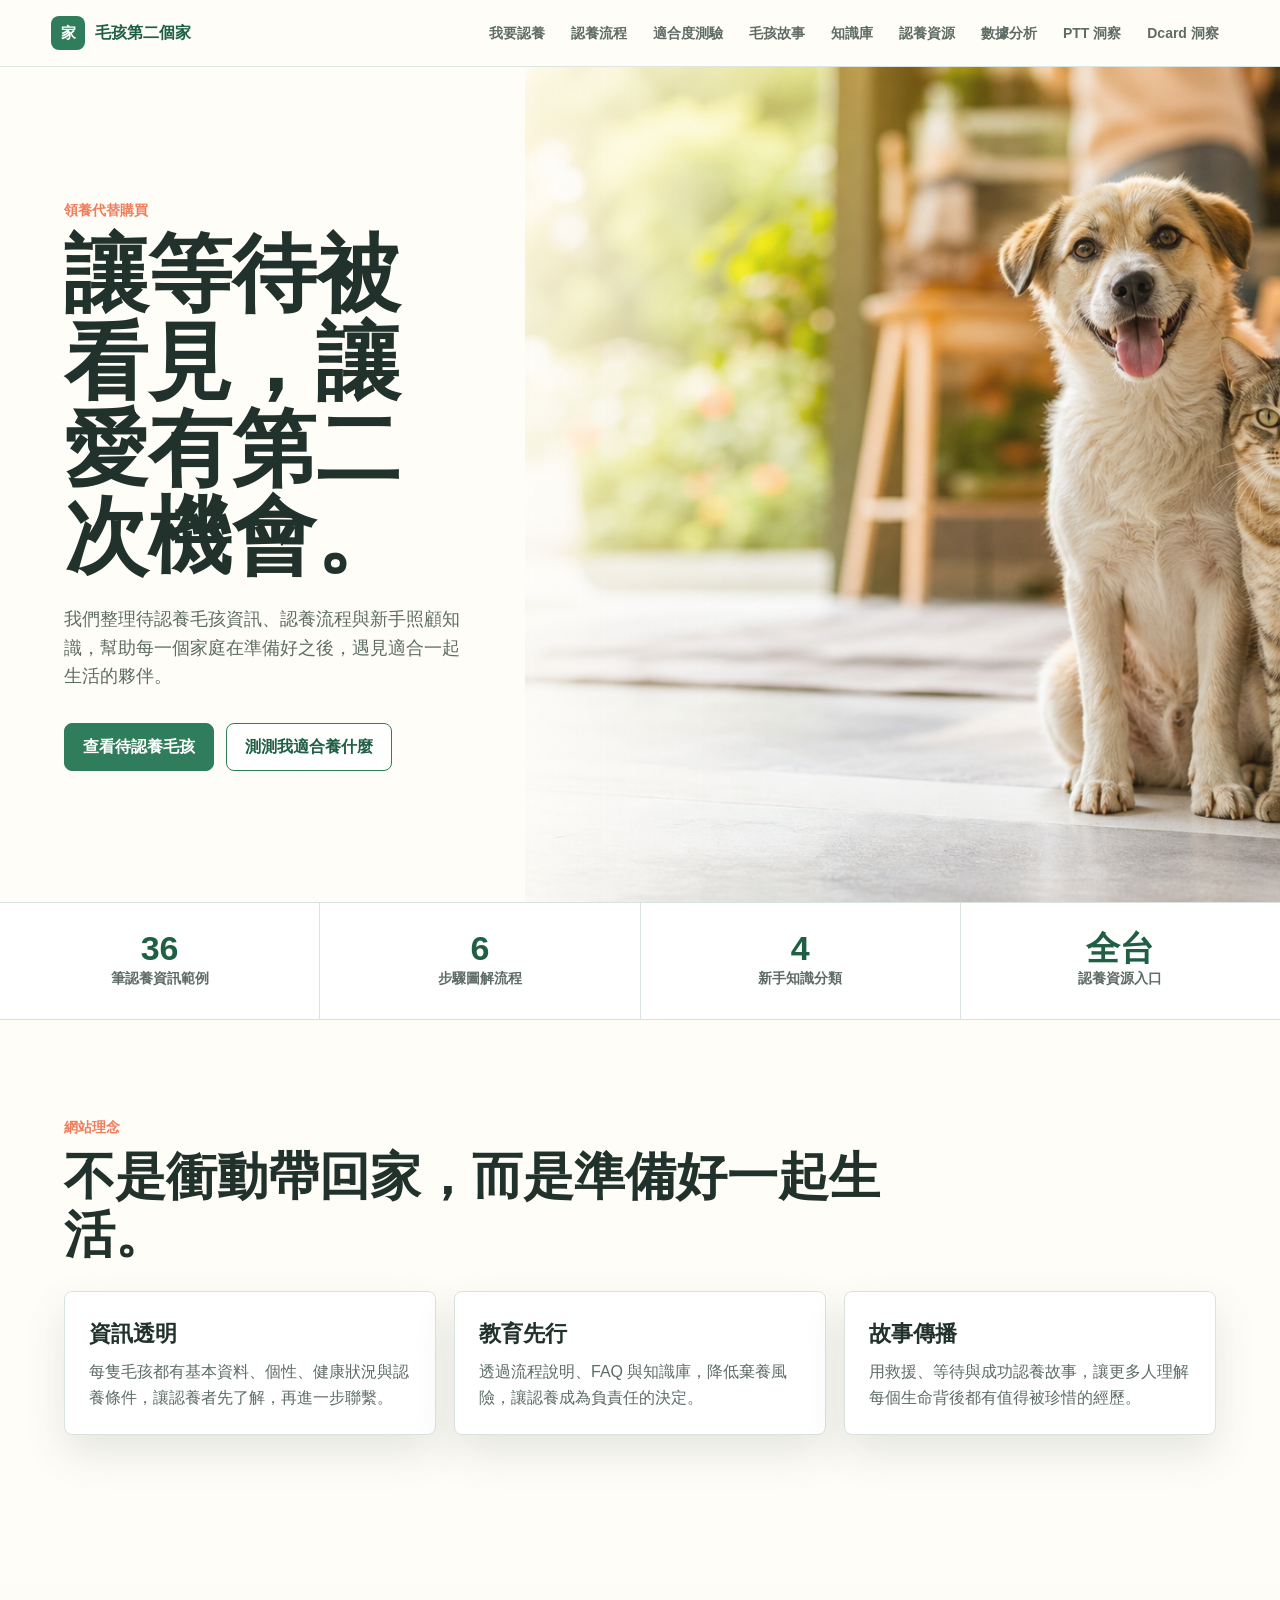
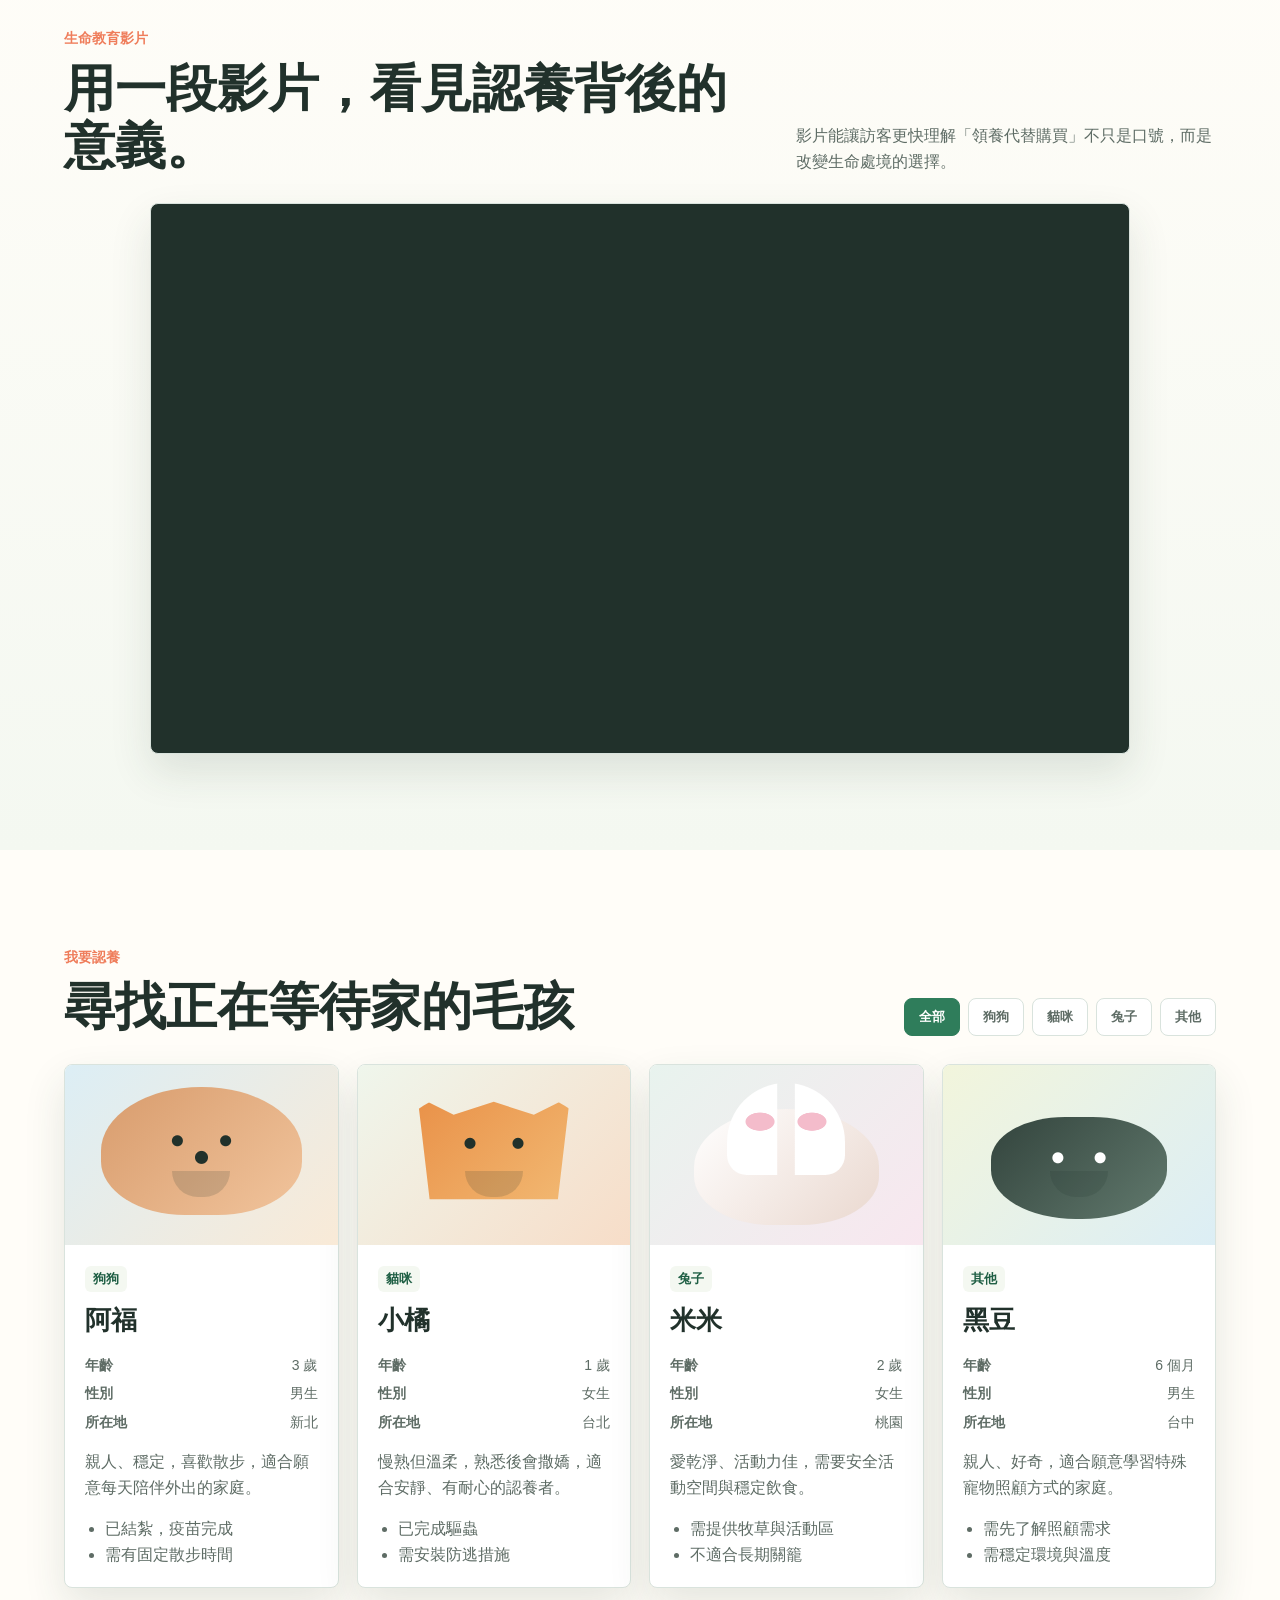
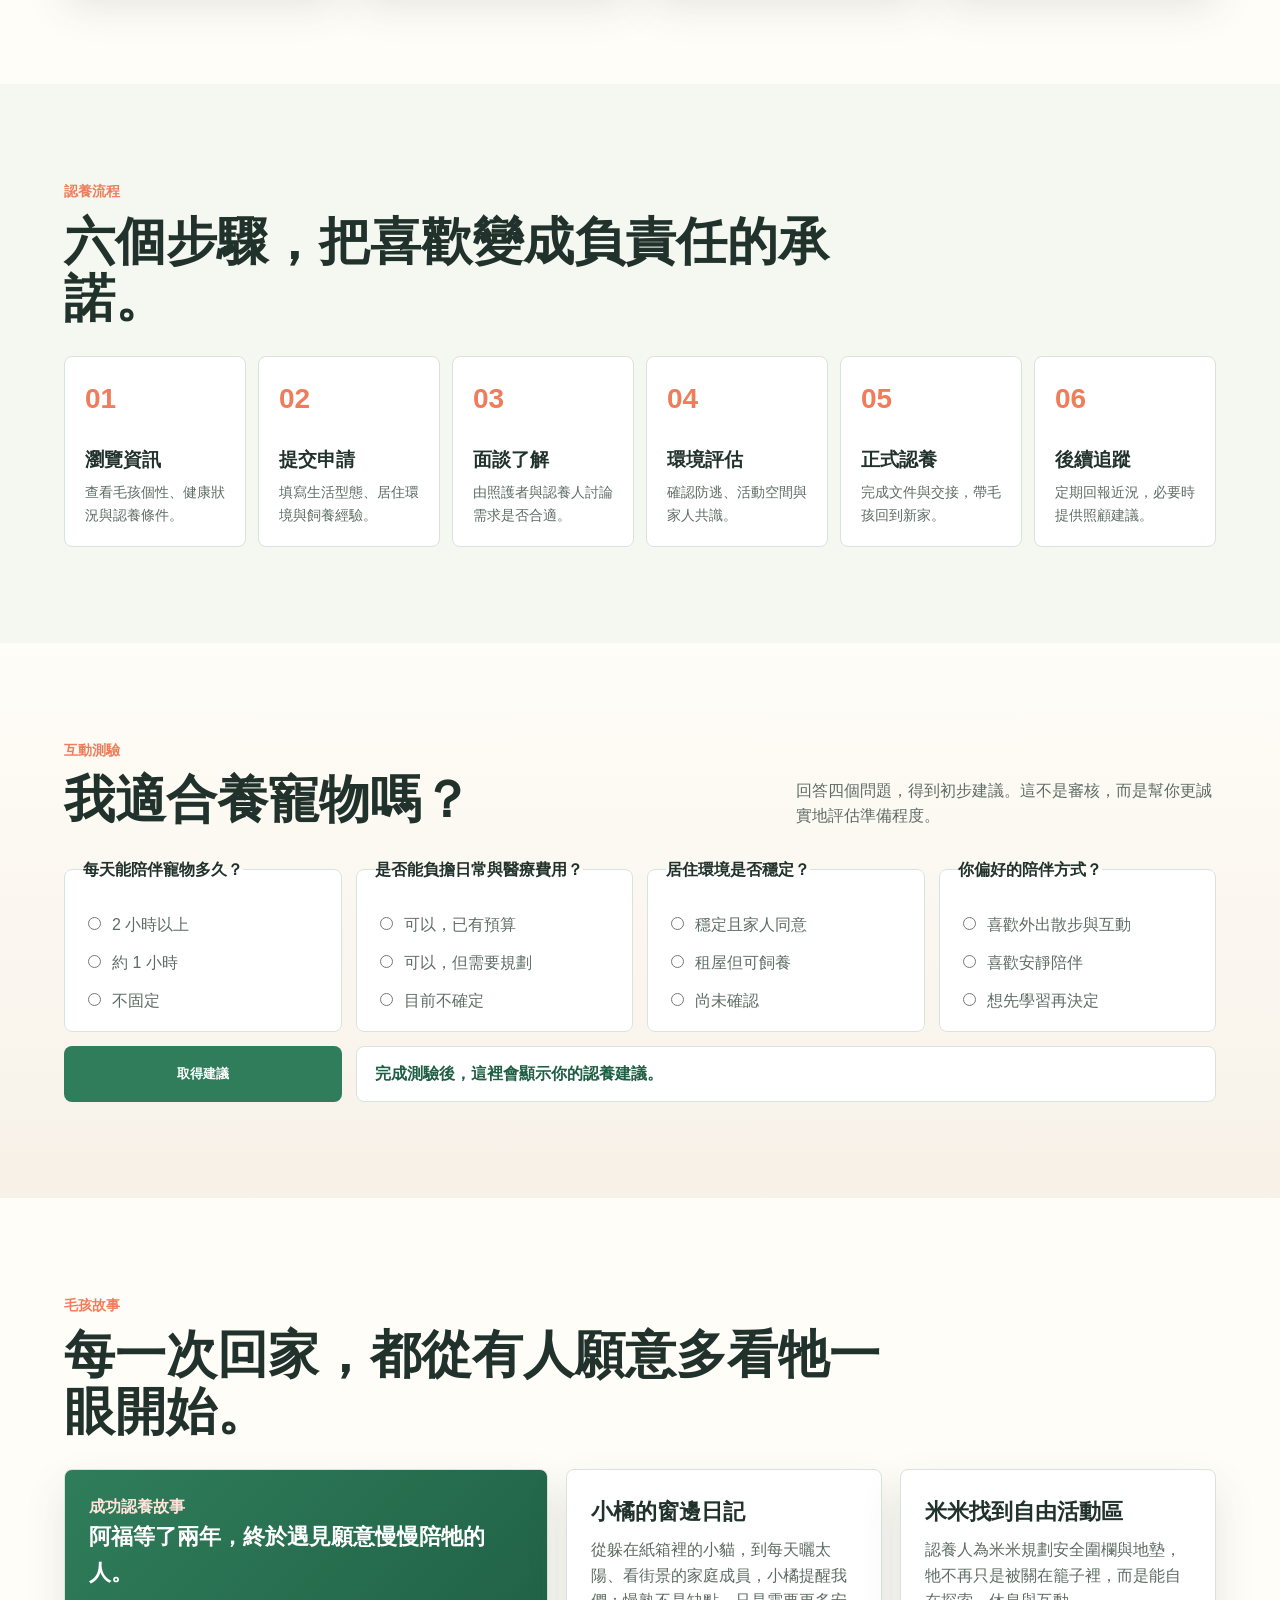
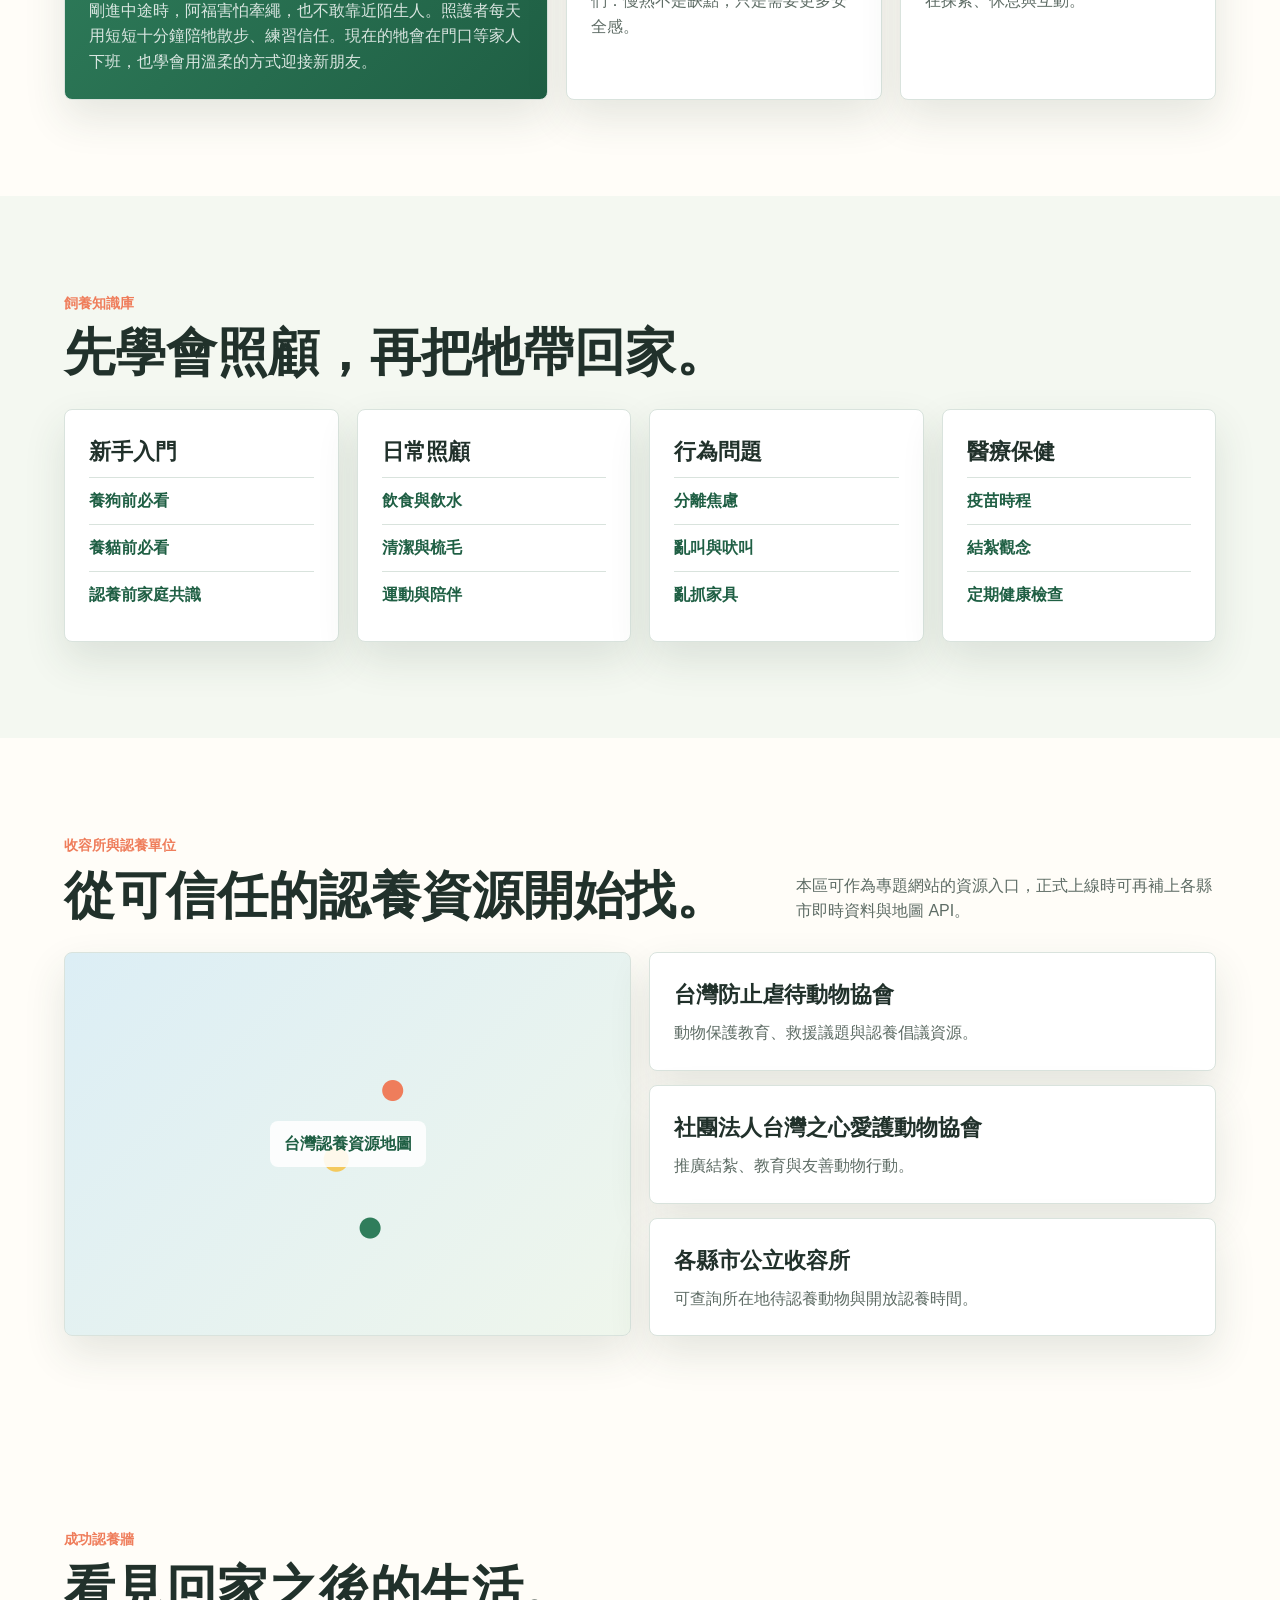
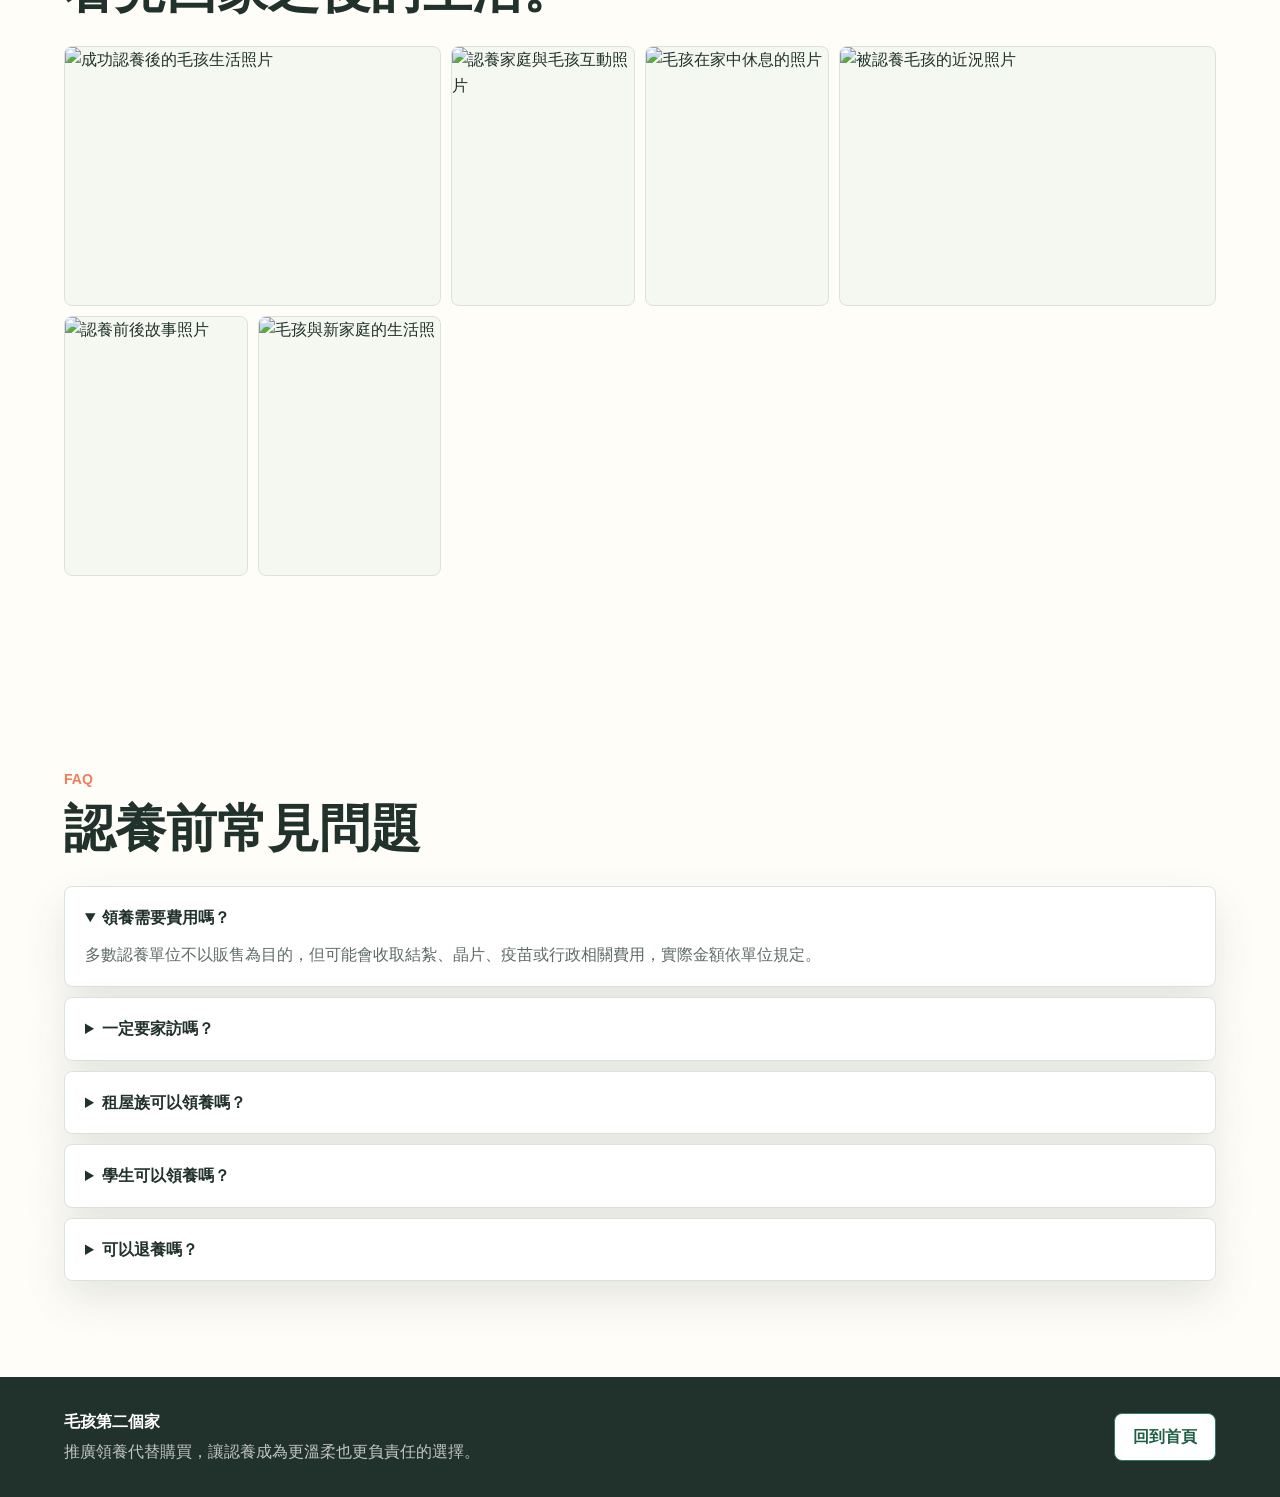
==== commit 36656dd7: "Add Dcard pet sentiment insights page" ====
--- a/index.html
+++ b/index.html
@@ -31,6 +31,7 @@
       <a href="#resources">認養資源</a>
       <a href="analytics.html">數據分析</a>
       <a href="ptt-insights.html">PTT 洞察</a>
+      <a href="dcard-insights.html">Dcard 洞察</a>
     </nav>
   </header>
 
--- a/styles.css
+++ b/styles.css
@@ -1174,6 +1174,52 @@
   margin-top: 10px;
 }
 
+.dcard-hero {
+  background: linear-gradient(135deg, #eef7ff, #fff7ed);
+}
+
+.sentiment-bars {
+  display: grid;
+  gap: 16px;
+}
+
+.sentiment-bars div {
+  display: grid;
+  grid-template-columns: minmax(120px, 180px) minmax(80px, 110px) 1fr;
+  align-items: center;
+  gap: 12px;
+}
+
+.sentiment-bars span,
+.sentiment-bars strong {
+  font-weight: 900;
+}
+
+.sentiment-bars strong {
+  color: var(--muted);
+}
+
+.sentiment-bars i {
+  display: block;
+  width: var(--w);
+  height: 18px;
+  border-radius: 999px;
+  background: linear-gradient(90deg, #5aa6d6, var(--green), var(--gold));
+}
+
+.dcard-cloud .xl {
+  background: #2f7dbe;
+}
+
+.dcard-cloud .lg {
+  background: #e6f2fb;
+  color: #1d5a83;
+}
+
+.compact-bars div {
+  grid-template-columns: minmax(130px, 190px) minmax(56px, 80px) 1fr;
+}
+
 @media (max-width: 1120px) {
   .pet-grid,
   .knowledge-grid {
@@ -1300,6 +1346,10 @@
     grid-template-columns: 1fr;
   }
 
+  .sentiment-bars div {
+    grid-template-columns: 1fr;
+  }
+
   .adoption-wall img,
   .adoption-wall img:nth-child(n) {
     height: 260px;
